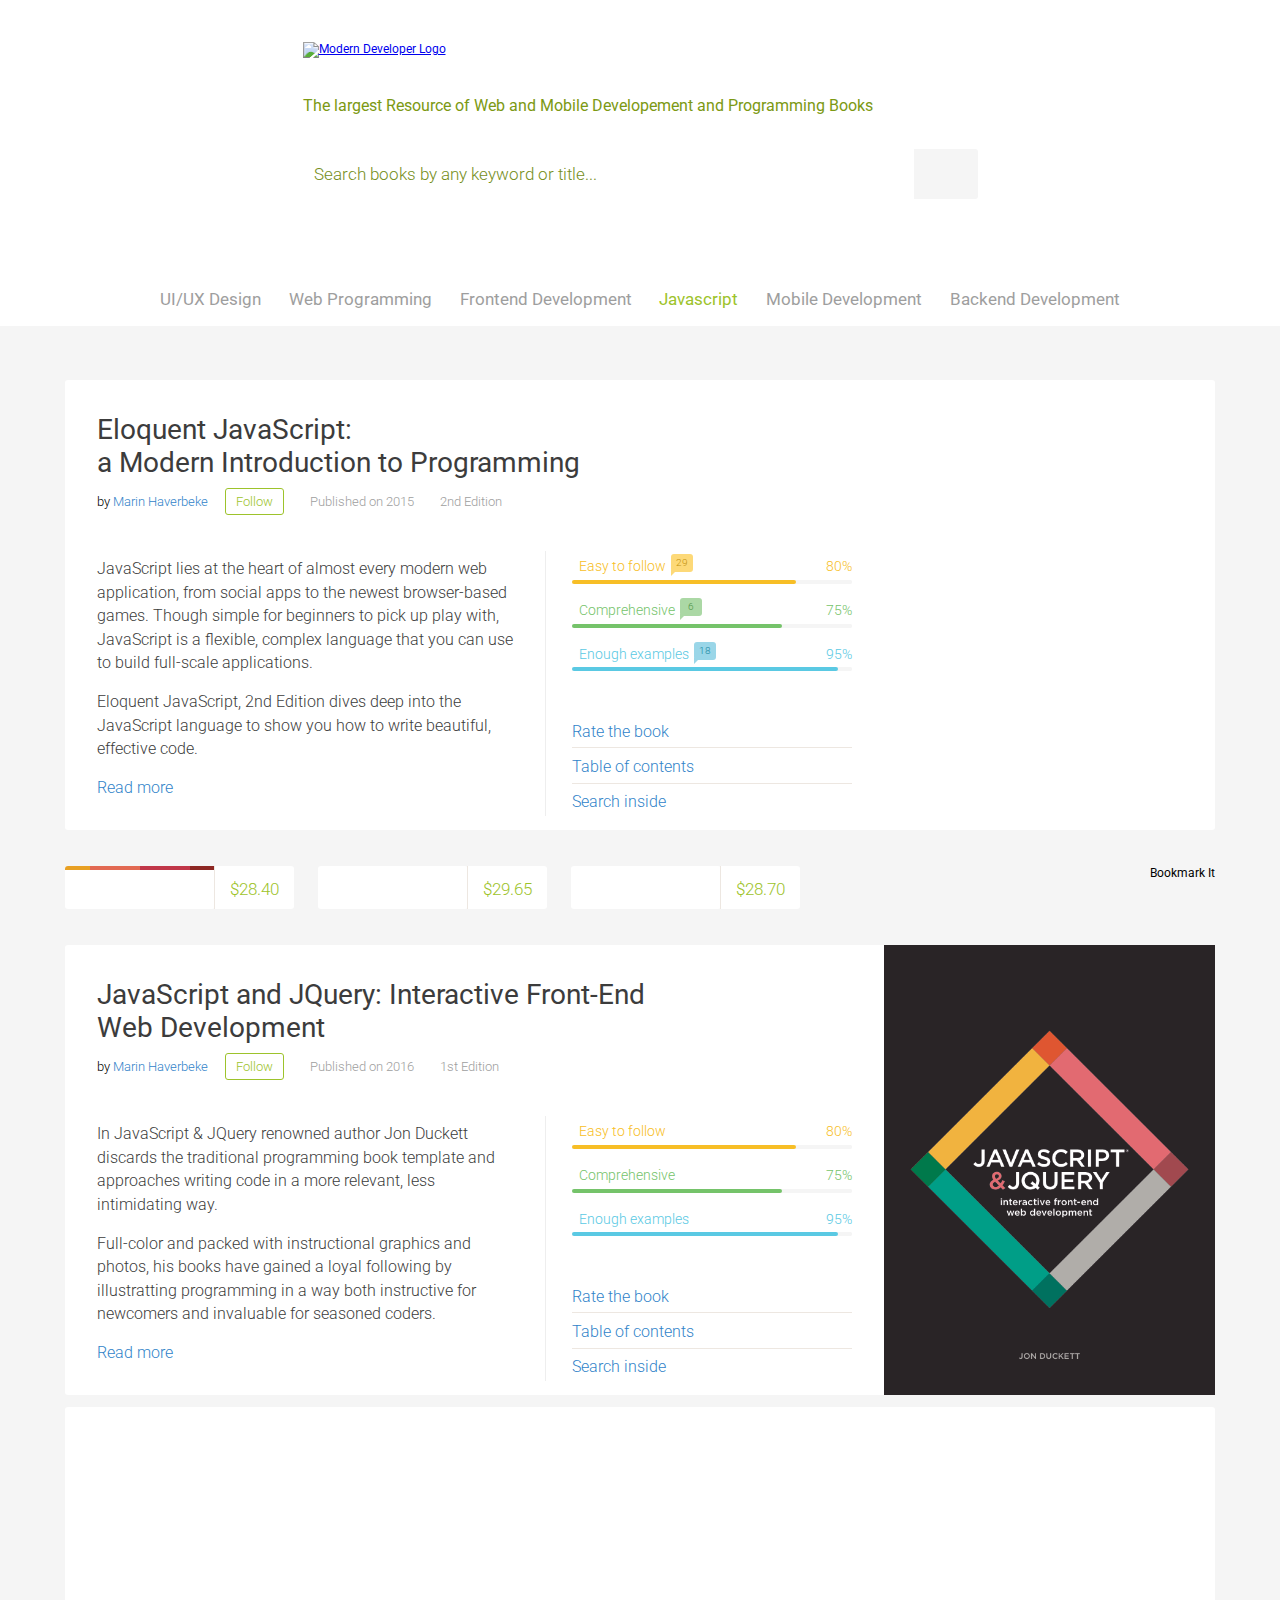
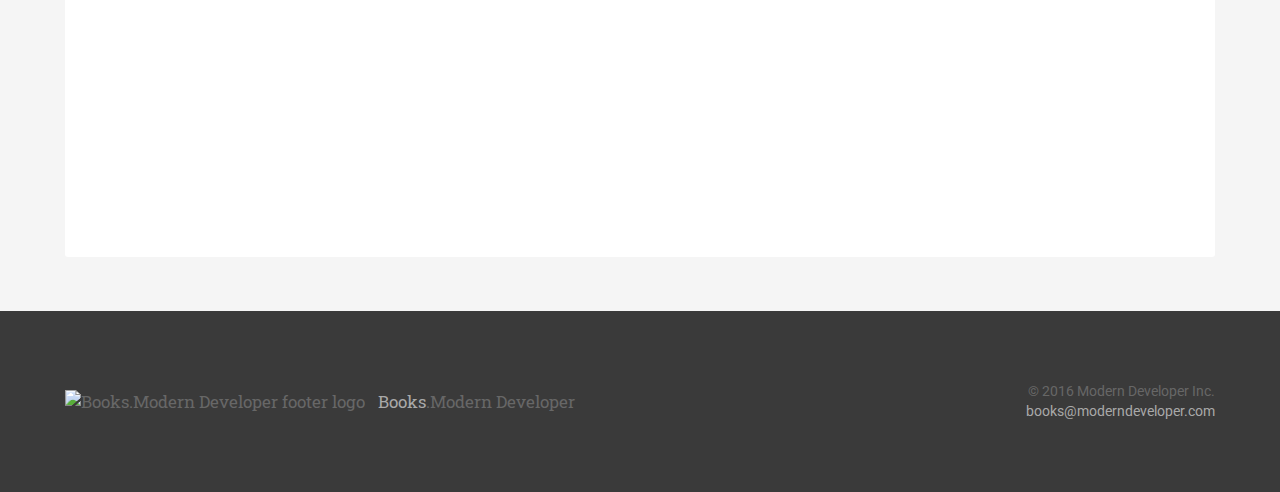
==== index.html @ 93c5d96a "Working on book section" ====
<!doctype html>
<html lang="en">
<head>
    <meta charset="UTF-8">
    <meta name="viewport"
          content="width=device-width, user-scalable=no, initial-scale=1.0, maximum-scale=1.0, minimum-scale=1.0">
    <meta http-equiv="X-UA-Compatible" content="ie=edge">
    <title>Books.Modern Developer</title>
    <link href='https://fonts.googleapis.com/css?family=Roboto:400,100,300,500,700,300italic|Roboto+Slab:400,300,700,100' rel='stylesheet' type='text/css'>
    <link href="https://maxcdn.bootstrapcdn.com/font-awesome/4.6.3/css/font-awesome.min.css" rel="stylesheet" integrity="sha384-T8Gy5hrqNKT+hzMclPo118YTQO6cYprQmhrYwIiQ/3axmI1hQomh7Ud2hPOy8SP1" crossorigin="anonymous">
    <link rel="stylesheet" href="main.css">

</head>
<body>


    <header>

        <div class="header-wrapper-content">
            <div class="header-text">
                <div>
                    <a class="header-logo" href="#"><img src="images/books.MD_logo_icon.png" alt="Modern Developer Logo"></a>
                </div>
                <div>
                    <h1 class="header-title"><b>Books. </b>Modern Developer</h1>
                    <h2 class="header-subtitle">The largest Resource of Web and Mobile Developement and Programming Books</h2>
                </div>
            </div>
            <div class="search-bar">
                <input type="search" id="search" placeholder="Search books by any keyword or title...">
                <button class="icon" ><i class="fa fa-search fa-2x"></i></button>
            </div>
        </div>
    </header>

    <div class="main-nav-wrapper-content">
        <nav class="main-nav">
            <a href="#" class=" item">UI/UX Design</a>
            <a href="#" class="item">Web Programming</a>
            <a href="#" class="item">Frontend Development</a>
            <a href="#" class="active item green">Javascript</a>
            <a href="#" class="item">Mobile Development</a>
            <a href="#" class="item">Backend Development</a>
        </nav>
    </div>

    <section class="ui container">
        <div class="main-content-wrapper">
            <div class="section-book-wrapper">
                <div class="book-wrapper">
                    <div class="book-text-wrapper">
                        <h3>Eloquent JavaScript: <br/>a Modern Introduction to Programming</h3>
                        <div class="book-under-the-title">
                            <div>
                                <span>by <a href="#">Marin Haverbeke</a></span>
                                <span class="green-contour button">Follow</span>
                            </div>
                            <div>
                                Published on 2015
                            </div>
                            <div>
                                2nd Edition
                            </div>
                        </div>
                        <div class="book-text-sections">
                            <div class="text-section-column-1">
                                <p>
                                    JavaScript lies at the heart of almost every modern web application, from social apps to the newest browser-based games. Though simple for beginners to pick up play with, JavaScript is a flexible, complex language that you can use to build full-scale applications.
                                </p>
                                <p>Eloquent JavaScript, 2nd Edition dives deep into the JavaScript language to show you how to write beautiful, effective code.</p>
                                <p><a href="#">Read more</a></p>
                            </div>
                            <div class="text-section-column-2">
                                <div class="book-progress-bars">
                                    <div class="easy-to-follow">
                                        <span class="progress-label">Easy to follow</span>
                                        <pan class="ratings-bubble">29</pan>
                                        <span class="span-align-right">80%</span>
                                        <progress max="100" value="80">
                                            <!-- Browsers that support HTML5 progress element will ignore the html inside `progress` element. Whereas older browsers will ignore the `progress` element and instead render the html inside it. -->
                                            <div class="progress-bar">
                                                <span style="width: 80%">80%</span>
                                            </div>
                                        </progress>
                                    </div>
                                    <div class="comprehensive">
                                        <span class="progress-label">Comprehensive</span>
                                        <span class="ratings-bubble">6</span>
                                        <span class="span-align-right">75%</span>
                                        <progress max="100" value="75">
                                            <!-- Browsers that support HTML5 progress element will ignore the html inside `progress` element. Whereas older browsers will ignore the `progress` element and instead render the html inside it. -->
                                            <div class="progress-bar">
                                                <span style="width: 75%">75%</span>
                                            </div>
                                        </progress>
                                    </div>
                                    <div class="enough-examples">
                                        <span class="progress-label">Enough examples</span>
                                        <span class="ratings-bubble">18</span>
                                        <span class="span-align-right">95%</span>
                                        <progress max="100" value="95">
                                            <!-- Browsers that support HTML5 progress element will ignore the html inside `progress` element. Whereas older browsers will ignore the `progress` element and instead render the html inside it. -->
                                            <div class="progress-bar">
                                                <span style="width: 95%">95%</span>
                                            </div>
                                        </progress>
                                    </div>
                                </div>

                                <div class="accordion-bonus">
                                    <div>Rate the book <span class="span-align-right"><i class="fa fa-angle-right"></i></span></div>
                                    <div>Table of contents <span class="span-align-right"><i class="fa fa-angle-right"></i></span></div>
                                    <div>Search inside <span class="span-align-right"><i class="fa fa-angle-right"></i></span></div>
                                </div>

                            </div>
                        </div>
                    </div>

                    <div class="img-book-bg book-1" style="background-image:url('images/book_1.png');">

                    </div>
                </div><!-- END .book-wrapper -->
                <div class="book-buttons-wrapper">
                    <div class="left-buttons">
                        <div class="logo-book">
                            <div class="logo-buy-book gumroad-logo"></div>
                            <div class="book-price">$28.40</div>
                        </div>
                        <div class="logo-book">
                            <div class="logo-buy-book"></div>
                            <div class="book-price">$29.65</div>
                        </div>
                        <div class="logo-book">
                            <div class="logo-buy-book"></div>
                            <div class="book-price">$28.70</div>
                        </div>
                    </div>
                    <div class="bookmark-button">
                        <i class="fa fa-file-text-o" aria-hidden="true"></i>
                        <div>Bookmark It</div>
                    </div>
                </div>
            </div><!-- END .section-book-wrapper -->


            <div class="section-book-wrapper">
                <div class="book-wrapper">
                    <div class="book-text-wrapper">
                        <h3>JavaScript and JQuery: Interactive Front-End <br/>Web Development</h3>
                        <div class="book-under-the-title">
                            <div>
                                <span>by <a href="#">Marin Haverbeke</a></span>
                                <span class="green-contour button">Follow</span>
                            </div>
                            <div>
                                Published on 2016
                            </div>
                            <div>
                                1st Edition
                            </div>
                        </div>
                        <div class="book-text-sections">
                            <div class="text-section-column-1">
                                <p>
                                    In JavaScript & JQuery renowned author Jon Duckett discards the traditional programming book template and approaches writing code in a more relevant, less intimidating way.
                                </p>
                                <p>Full-color and packed with instructional graphics and photos, his books have gained a loyal following by illustratting programming in a way both instructive for newcomers and invaluable for seasoned coders.</p>
                                <p><a href="#">Read more</a></p>
                            </div>
                            <div class="text-section-column-2">
                                <div class="book-progress-bars">
                                    <div class="easy-to-follow">
                                        <span class="progress-label">Easy to follow</span>
                                        <span class="span-align-right">80%</span>
                                        <progress max="100" value="80">
                                            <!-- Browsers that support HTML5 progress element will ignore the html inside `progress` element. Whereas older browsers will ignore the `progress` element and instead render the html inside it. -->
                                            <div class="progress-bar">
                                                <span style="width: 80%">80%</span>
                                            </div>
                                        </progress>
                                    </div>
                                    <div class="comprehensive">
                                        <span class="progress-label">Comprehensive</span>
                                        <span class="span-align-right">75%</span>
                                        <progress max="100" value="75">
                                            <!-- Browsers that support HTML5 progress element will ignore the html inside `progress` element. Whereas older browsers will ignore the `progress` element and instead render the html inside it. -->
                                            <div class="progress-bar">
                                                <span style="width: 75%">75%</span>
                                            </div>
                                        </progress>
                                    </div>
                                    <div class="enough-examples">
                                        <span class="progress-label">Enough examples</span>
                                        <span class="span-align-right">95%</span>
                                        <progress max="100" value="95">
                                            <!-- Browsers that support HTML5 progress element will ignore the html inside `progress` element. Whereas older browsers will ignore the `progress` element and instead render the html inside it. -->
                                            <div class="progress-bar">
                                                <span style="width: 95%">95%</span>
                                            </div>
                                        </progress>
                                    </div>
                                </div>

                                <div class="accordion-bonus">
                                    <div>Rate the book <span class="span-align-right"><i class="fa fa-angle-right"></i></span></div>
                                    <div>Table of contents <span class="span-align-right"><i class="fa fa-angle-right"></i></span></div>
                                    <div>Search inside <span class="span-align-right"><i class="fa fa-angle-right"></i></span></div>
                                </div>

                            </div>
                        </div>
                    </div>
                    <div class="img-book-bg book-2" style="background-image:url('images/book_2.png');">

                    </div>
                </div><!-- END .book-wrapper -->
            </div><!-- END .section-book-wrapper -->

            <div class="book-wrapper">

            </div>
        </div><!-- END .main-content-wrapper -->
    </section>

    <footer>
        <div class="footer-wrapper">
            <div class="footer left-content">
                <img src="images/books.MD_footer_logo_icon.png" alt="Books.Modern Developer footer logo">
                <p><b>Books</b>.Modern Developer</p>
            </div>
            <div class="footer right-content">
                <p class="copyright">&copy; 2016 Modern Developer Inc.</p>
                <a class="email" href="mailto:books@moderndeveloper.com">books@moderndeveloper.com</a>
            </div>
        </div>
    </footer>
</body>
</html>
---- main.css ----
/*Basic CSS Reset**/
* {
    margin: 0;
    padding: 0;
}


body {
    background-color: #fff;
    margin: 0 auto;
    font-size: 12px;
    font-family:"Roboto", "Helvetica", sans-serif;
}


.button {
    border: 1px solid #eee;
    padding: 5px 10px;
    border-radius: 3px;
}

.green-contour{
    border-color: #9dc32b;
    color: #9dc32b;
}

.span-align-right {
    float: right;
}

/*
Header looks good at 100% screen size but goes cadiwampus when screen is resized. This will be taken care of when
adjust for responsive design.
 */

/*HEADER*/
header {
    background-image: url('images/books_header_bg.jpg');
    height: 100%;
}

.header-wrapper-content {
    width: 675px;
    margin: 0 auto;
    padding: 3.5em 0;
}

/*Using Flexbox to stack header and subheader*/
.header-text {
    display: flex;
    flex-wrap: wrap;
    align-items: center;
}

.header-logo {
    padding-right: 1.5em;
}

.header-title {
    letter-spacing: 0.01rem;
    font-size: 2.2em;
    color: rgba(255,255,255,.8);
    font-weight: 200;
    font-family: "Roboto Slab", "Helvetica", sans-serif;
}

.header-title>b {
    font-weight:300;
    color: white;
}

.header-subtitle {
    color: #7c9913;
    font-family:"Roboto", "Helvetica", sans-serif;
    font-weight:400;
    font-size:1rem;
    margin-top: 3px;
}

/*SEARCH BAR*/
.search-bar {
    width: 100%;
    display: flex;
    align-items: center;
}

/*Input Box reset*/
input
{
    padding: 0;
    margin: 0;
    border: 0;
    border: none;
    color: #000;
}

input#search {
    -webkit-appearance: none;
    width: 100%;
    height: 50px;
    margin-top:2em;
    margin-bottom:2rem;
    background-color: rgba(255,255,255,0.5);
    font-weight: 300;
    font-family:Roboto, sans-serif;
    font-size:1.4em;
    padding-left:0.7em;
    border-bottom-left-radius: 3px;
    border-top-left-radius: 3px;
}

::-webkit-input-placeholder { /* WebKit, Blink, Edge */
    color:    #758e1a;
}
:-moz-placeholder { /* Mozilla Firefox 4 to 18 */
    color:    #758e1a;
    opacity:  1;
}
::-moz-placeholder { /* Mozilla Firefox 19+ */
    color:    #758e1a;
    opacity:  1;
}
:-ms-input-placeholder { /* Internet Explorer 10-11 */
    color:    #758e1a;
}

/*Still need to build out hover and click (interaction) css.*/


/*can't figure out how to align with search bar, any ideas Lena? */
button.icon {
    border: none;
    background:#f5f5f5;
    color: #B1CE4B;
    height:50px;
    width:70px;
    margin-top: 2px;
    border-bottom-right-radius: 3px;
    border-top-right-radius: 3px;
}

i[class*=fa-search]::before {
    background:transparent;
}

/*NAVIGATION*/

.main-nav-wrapper-content{
    width: 960px;
    margin: 0 auto;
}

.main-nav{
    display:flex;
    justify-content: space-between;
    font-weight: 400;
}

.main-nav a {
    text-decoration: none;
    display: block;
    font-family: Roboto, sans-serif;
    font-size:1.4em;
    color: #9e9e9e;
    padding: 1em 0;
    text-align: center;
}


a.active.item.green {
    color: #9dc32b;
}


/*Mock Container Section*/
.ui.container {
    width:100%;
    background-color: #f5f5f5;
}

.container a{
    text-decoration: none;
    color: #3183c9;
}

.container h3 {
    font-size: 2.3em;
    font-weight: 400;
    color: #3c3c3c;
    text-align: justify;
}

.main-content-wrapper{
    width: 1150px;
    margin: 0 auto;
    padding: 3.5em 0;
}

.book-wrapper img{
    width: 100%;
}

.book-wrapper{
    width: 100%;
    height: 450px;
    background-color: #fff;
    margin: 1em 0;
    display: flex;
    border-radius: 3px;
}

.book-text-wrapper {
    padding: 2.7em;
}

.book-under-the-title{
    font-weight: 300;
    display: -webkit-box;
    display: -ms-flexbox;
    display: flex;
    justify-content: flex-start;
    padding: 1.2em 0 1em 0;
    font-size: 1.1em;
}

.book-under-the-title > div {
    padding-right: 2em;
}

.book-under-the-title > div > span:nth-child(2){
    margin-left: 1em;
}

.book-under-the-title > div:not(:nth-child(1)){
    color: #9e9e9e;
}

.book-text-sections {
    padding: 1.8em 0;
    display: flex;
    font-size: 1.3em;
    color: #3c3c3c;
    line-height: 1.5em;
    font-weight: 300;

}

.book-text-sections div p {
    padding-bottom: 1em;
}

.book-text-sections .text-section-column-1 {
    width: 416px;
    height: 100%;
    padding-right: 2em;
    padding-top: 0.5em;
    border-right: 1px solid #eee;
}

.book-text-sections .text-section-column-2 {
    width: 280px;
    padding-left: 1.7em;
    padding-top: 0.5em;
}

.accordion-bonus {
    padding-top: 1.5em;
}

.accordion-bonus > div {
    padding-top: 0.5em;
    padding-bottom: 0.2em;
    border-bottom: 1px solid #ede7e1;
    color: #3183c9;
}

.accordion-bonus > div:last-child{
    border-bottom: none;
}




.img-book-bg {
    position: relative;
    float: left;
    height: 100%;
    background-position: 50% 50%;
    background-repeat:   no-repeat;
    background-size:     cover;
    width: 331px;
}


.book-buttons-wrapper {
    display:flex;
    justify-content: space-between;
    padding: 2em 0;
}

.left-buttons {
    display:flex;
    justify-content: flex-start;
}

.left-buttons > div {
    margin-right: 2em;
}

.logo-book > div{
    display: inline-block;
    vertical-align: middle;
}

.logo-buy-book, .book-price {
    box-sizing: border-box;
    height: 43px;
}

.logo-buy-book {
    width: 150px;
    background: url("images/Gumroad_Wordmark_Full.jpg") #fff no-repeat center;
    background-size: contain;
    border-radius: 3px;
}

.gumroad-logo::before{
    content: "";
    border-top-left-radius: 3px;
    background : linear-gradient(
            to right,
            #e8a023,
            #e8a023 25px,
            #e26952 25px,
            #e26952 75px,
            #c03648 75px,
            #c03648 125px,
            #8d2723 125px
    );
    height: 4px;
    display: block;
}

.book-price {
    background-color: #fff;
    margin-left: -4px;
    padding: 13px 15px;
    font-size: 1.4em;
    font-weight: 300;
    color: #9dc32b;
    border-top-right-radius: 3px;
    border-bottom-right-radius: 3px;
    border-left: 1px solid #ede7e1;
}

.book-progress-bars {
    line-height: 1.2em;
    font-size: 0.9em;
}

.book-progress-bars > div {
    margin-bottom: 10px;
}

.progress-label {
    padding-left: 7px;
    margin-right: 5px;
}

.ratings-bubble {
    position: absolute;
    text-align: center;
    padding: 4px 5px;
    width: 12px;
    font-size: 0.7em;
    bottom: 20px;
    line-height: 1em;
    border-radius: 3px;
}

.ratings-bubble:before {
    content: ' ';
    position: absolute;
    width: 0;
    height: 0;
    left: 0;
    top: 16px;
    border: 3px solid;
}

.easy-to-follow .ratings-bubble {
    background-color:#fdd978;
    color: #c3920f;
}

.easy-to-follow .ratings-bubble:before {
    border-color: #fdd978 transparent transparent #fdd978;
}

.easy-to-follow {
    color: #f7be26;
    position: relative;
}

.easy-to-follow progress::-webkit-progress-value  {
    /* Gradient background with Stripes */
    background-color: #f7be26;
}

.comprehensive .ratings-bubble {
    background-color:#abd8a5;
    color: #4f9546;
}

.comprehensive .ratings-bubble:before {
    border-color: #abd8a5 transparent transparent #abd8a5;
}

.comprehensive {
    color: #75c36a;
    position: relative;
}

.comprehensive progress::-webkit-progress-value  {
    /* Gradient background with Stripes */
    background-color: #75c36a;
}

.enough-examples .ratings-bubble {
    background-color: #9ad6e8;
    color: #1a8aa4;
}

.enough-examples .ratings-bubble:before {
    border-color: #9ad6e8 transparent transparent #9ad6e8;
}

.enough-examples {
    color: #5ac9e3;
    position: relative;
}

.enough-examples progress::-webkit-progress-value  {
    /* Gradient background with Stripes */
    background-color: #5ac9e3;
}


/* Progress bar */

progress[value] {
    /* Get rid of the default appearance */
    appearance: none;

    /* This unfortunately leaves a trail of border behind in Firefox and Opera. We can remove that by setting the border to none. */
    border: none;

    /* Add dimensions */
    width: 100%; height: 4px;

    /* Although firefox doesn't provide any additional pseudo class to style the progress element container, any style applied here works on the container. */
    background-color: whiteSmoke;
    border-radius: 3px;

    /* Of all IE, only IE10 supports progress element that too partially. It only allows to change the background-color of the progress value using the 'color' attribute. */
    color: royalblue;

    position: relative;
    margin: 0 0 0.5em;
}

progress[value]::-webkit-progress-bar {
    background-color: whiteSmoke;
    border-radius: 3px;
}

progress[value]::-webkit-progress-value {
    position: relative;

    background-size: 35px 20px, 100% 100%, 100% 100%;
    border-radius:3px;
}

progress[value]::-webkit-progress-value:after {
    /* Only webkit/blink browsers understand pseudo elements on pseudo classes. A rare phenomenon! */
    content: '';
    position: absolute;

    width:5px; height:5px;
    top:7px; right:7px;

    background-color: white;
    border-radius: 100%;
}


p[data-value] {

    position: relative;
}

/* The percentage will automatically fall in place as soon as we make the width fluid. Now making widths fluid. */

p[data-value]:after {
    content: attr(data-value) '%';
    position: absolute; right:0;
}


/*FOOTER*/

footer {
    background-color: #3a3a3a;
}

.footer-wrapper {
    display: flex;
    justify-content: space-between;
    align-items: center;
    width: 1150px;
    margin: 0 auto;
    padding: 6em 0;
}


.footer.left-content b {
    color: rgb(169, 169, 169);
    font-weight: 400;
}

.footer.left-content{
    font-family:"Roboto Slab", sans-serif;
    font-size: 1.4em;
    color: #676767;
    display: flex;
    align-items: center;
}

.footer.left-content p {
    padding-left: 0.8em;
}

.footer.right-content {
    font-size: 1.2em;
    color:#A9A9A9;
    font-family:Roboto,sans-serif;
    text-align: right;
}

footer .email {
    text-decoration: none;
    color: rgb(169, 169, 169);
}

p.copyright {
    color: #676767;
    padding-bottom: 3px;
}
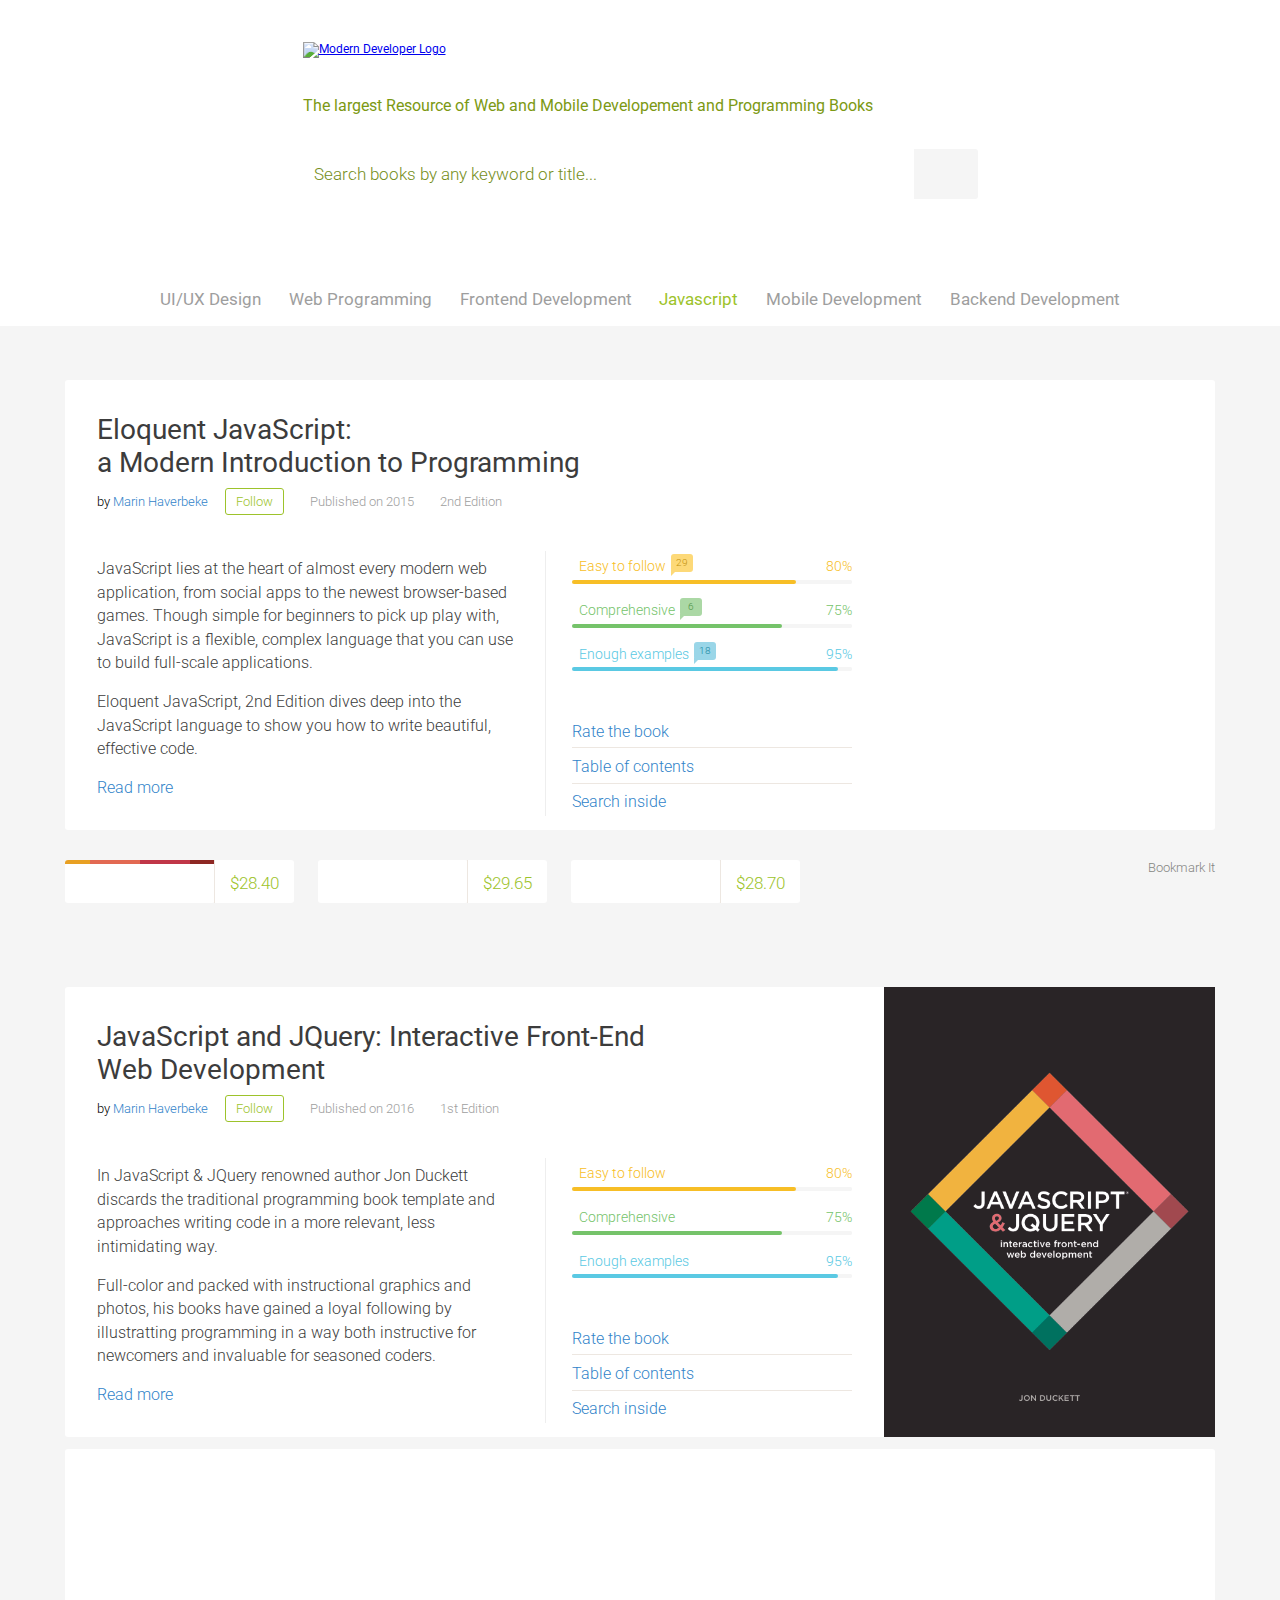
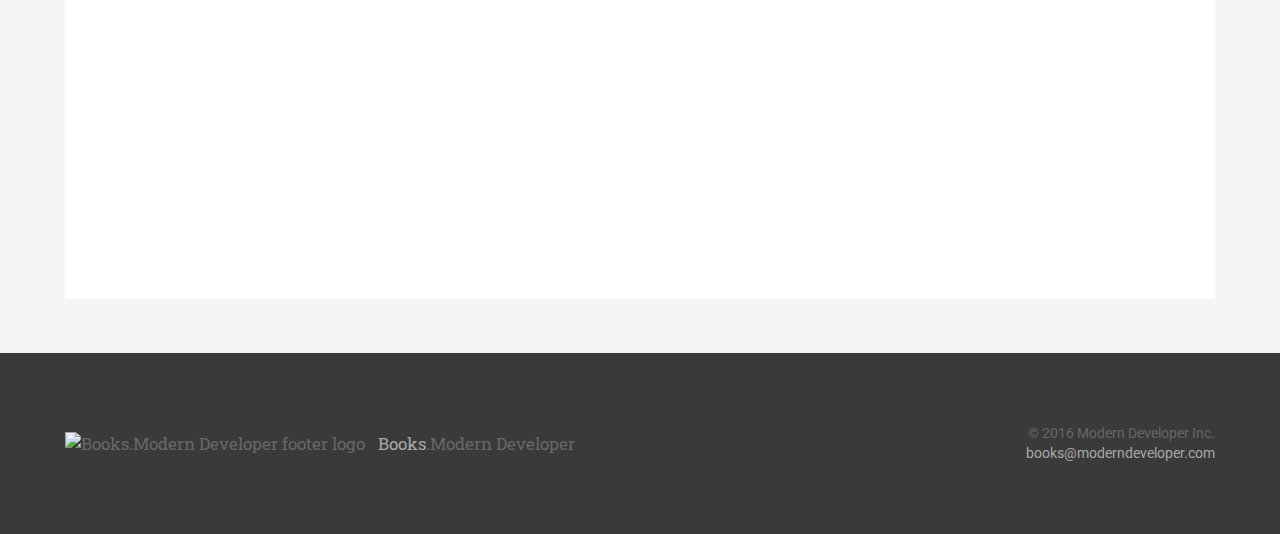
==== commit 25629c00: "Correcting display o iamges" ====
--- a/index.html
+++ b/index.html
@@ -137,7 +137,7 @@
                         </div>
                     </div>
                     <div class="bookmark-button">
-                        <i class="fa fa-file-text-o" aria-hidden="true"></i>
+                        <i class="fa fa-file-text fa-2x" aria-hidden="true"></i>
                         <div>Bookmark It</div>
                     </div>
                 </div>
--- a/main.css
+++ b/main.css
@@ -278,8 +278,16 @@
     border-bottom: none;
 }
 
-
-
+.bookmark-button {
+    text-align: center;
+    color: #858683;
+    font-size: 1.1em;
+    font-weight: 300;
+}
+
+.bookmark-button i {
+    margin-bottom: 5px;
+}
 
 .img-book-bg {
     position: relative;
@@ -291,11 +299,10 @@
     width: 331px;
 }
 
-
 .book-buttons-wrapper {
     display:flex;
     justify-content: space-between;
-    padding: 2em 0;
+    padding: 1.5em 0 6em;
 }
 
 .left-buttons {
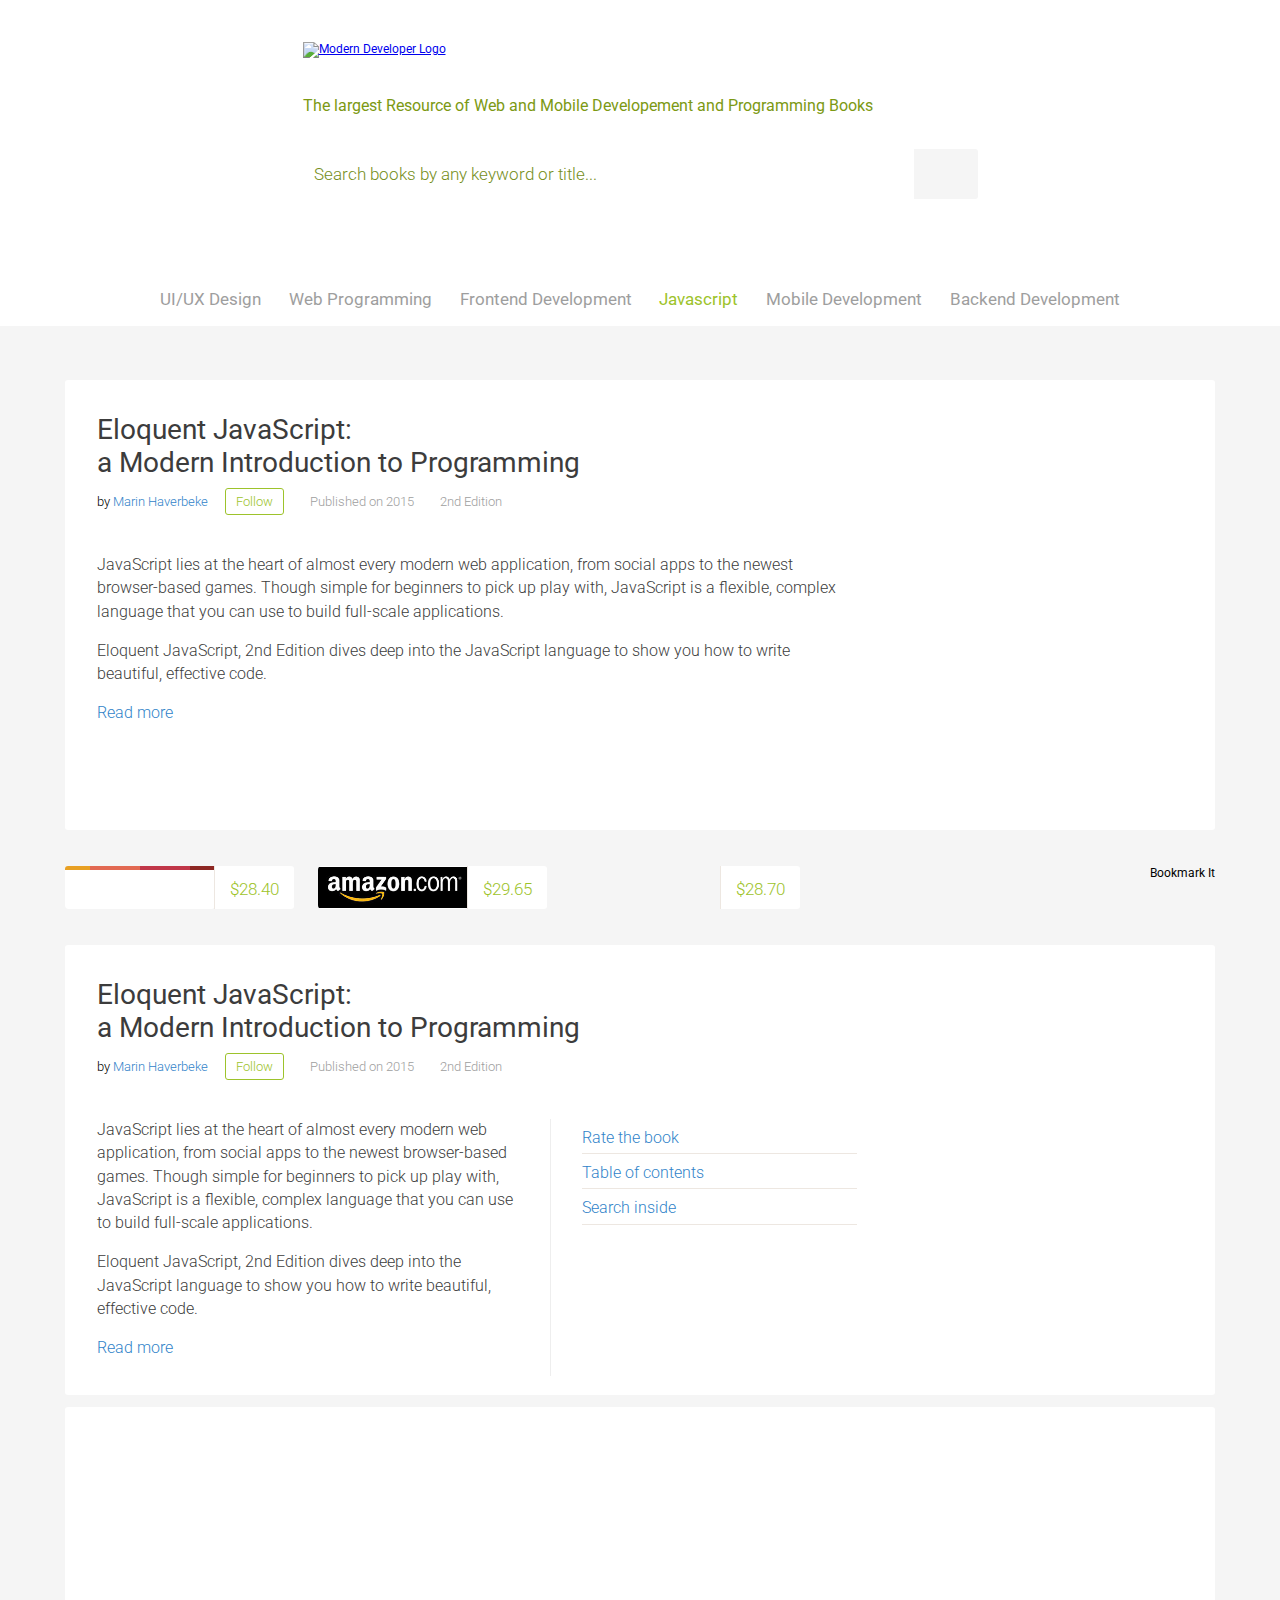
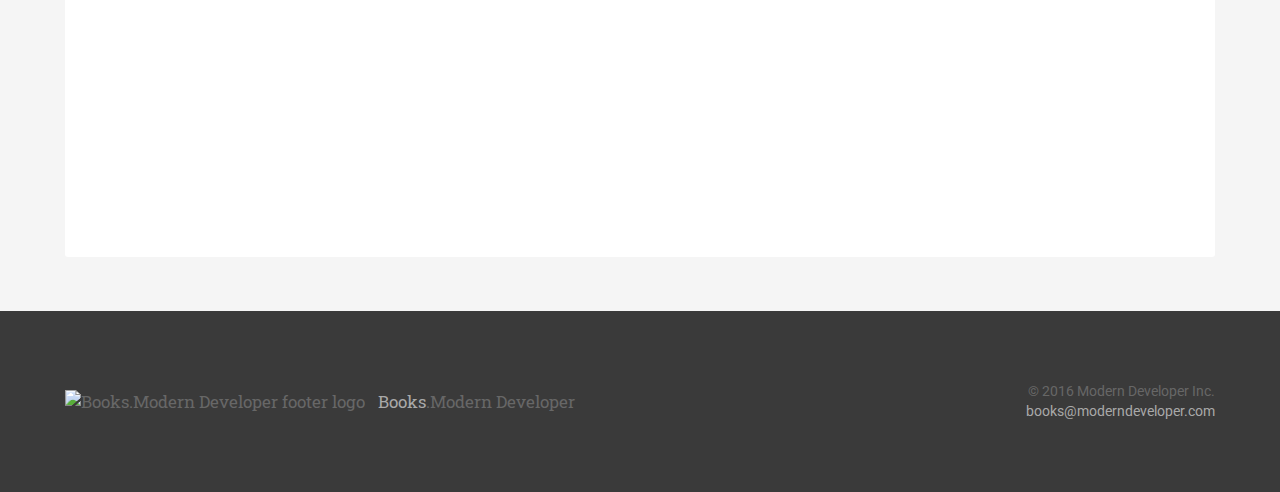
==== commit 6380de54: "Working on logos" ====
--- a/index.html
+++ b/index.html
@@ -63,6 +63,59 @@
                             </div>
                         </div>
                         <div class="book-text-sections">
+                            <div>
+                                <p>
+                                    JavaScript lies at the heart of almost every modern web application, from social apps to the newest browser-based games. Though simple for beginners to pick up play with, JavaScript is a flexible, complex language that you can use to build full-scale applications.
+                                </p>
+                                <p>Eloquent JavaScript, 2nd Edition dives deep into the JavaScript language to show you how to write beautiful, effective code.</p>
+                                <p><a href="#">Read more</a></p>
+                            </div>
+                            <div>
+
+                            </div>
+                        </div>
+                    </div>
+
+                    <div class="img-book-bg book-1"></div>
+                </div><!-- END .book-wrapper -->
+                <div class="book-buttons-wrapper">
+                    <div class="left-buttons">
+                        <div class="logo-book">
+                            <div class="logo-buy-book gumroad-logo"></div>
+                            <div class="book-price">$28.40</div>
+                        </div>
+                        <div class="logo-book">
+                            <div class="logo-buy-book amazon-logo"></div>
+                            <div class="book-price">$29.65</div>
+                        </div>
+                        <div class="logo-book">
+                            <div class="logo-buy-book"></div>
+                            <div class="book-price">$28.70</div>
+                        </div>
+                    </div>
+                    <div class="bookmark-button">
+                        Bookmark It
+                    </div>
+                </div>
+            </div><!-- END .section-book-wrapper -->
+
+            <div class="section-book-wrapper">
+                <div class="book-wrapper">
+                    <div class="book-text-wrapper">
+                        <h3>Eloquent JavaScript: <br/>a Modern Introduction to Programming</h3>
+                        <div class="book-under-the-title">
+                            <div>
+                                <span>by <a href="#">Marin Haverbeke</a></span>
+                                <span class="green-contour button">Follow</span>
+                            </div>
+                            <div>
+                                Published on 2015
+                            </div>
+                            <div>
+                                2nd Edition
+                            </div>
+                        </div>
+                        <div class="book-text-sections">
                             <div class="text-section-column-1">
                                 <p>
                                     JavaScript lies at the heart of almost every modern web application, from social apps to the newest browser-based games. Though simple for beginners to pick up play with, JavaScript is a flexible, complex language that you can use to build full-scale applications.
@@ -71,149 +124,13 @@
                                 <p><a href="#">Read more</a></p>
                             </div>
                             <div class="text-section-column-2">
-                                <div class="book-progress-bars">
-                                    <div class="easy-to-follow">
-                                        <span class="progress-label">Easy to follow</span>
-                                        <pan class="ratings-bubble">29</pan>
-                                        <span class="span-align-right">80%</span>
-                                        <progress max="100" value="80">
-                                            <!-- Browsers that support HTML5 progress element will ignore the html inside `progress` element. Whereas older browsers will ignore the `progress` element and instead render the html inside it. -->
-                                            <div class="progress-bar">
-                                                <span style="width: 80%">80%</span>
-                                            </div>
-                                        </progress>
-                                    </div>
-                                    <div class="comprehensive">
-                                        <span class="progress-label">Comprehensive</span>
-                                        <span class="ratings-bubble">6</span>
-                                        <span class="span-align-right">75%</span>
-                                        <progress max="100" value="75">
-                                            <!-- Browsers that support HTML5 progress element will ignore the html inside `progress` element. Whereas older browsers will ignore the `progress` element and instead render the html inside it. -->
-                                            <div class="progress-bar">
-                                                <span style="width: 75%">75%</span>
-                                            </div>
-                                        </progress>
-                                    </div>
-                                    <div class="enough-examples">
-                                        <span class="progress-label">Enough examples</span>
-                                        <span class="ratings-bubble">18</span>
-                                        <span class="span-align-right">95%</span>
-                                        <progress max="100" value="95">
-                                            <!-- Browsers that support HTML5 progress element will ignore the html inside `progress` element. Whereas older browsers will ignore the `progress` element and instead render the html inside it. -->
-                                            <div class="progress-bar">
-                                                <span style="width: 95%">95%</span>
-                                            </div>
-                                        </progress>
-                                    </div>
-                                </div>
-
-                                <div class="accordion-bonus">
-                                    <div>Rate the book <span class="span-align-right"><i class="fa fa-angle-right"></i></span></div>
-                                    <div>Table of contents <span class="span-align-right"><i class="fa fa-angle-right"></i></span></div>
-                                    <div>Search inside <span class="span-align-right"><i class="fa fa-angle-right"></i></span></div>
-                                </div>
-
+                                <div>Rate the book</div>
+                                <div>Table of contents</div>
+                                <div>Search inside</div>
                             </div>
                         </div>
                     </div>
-
-                    <div class="img-book-bg book-1" style="background-image:url('images/book_1.png');">
-
-                    </div>
-                </div><!-- END .book-wrapper -->
-                <div class="book-buttons-wrapper">
-                    <div class="left-buttons">
-                        <div class="logo-book">
-                            <div class="logo-buy-book gumroad-logo"></div>
-                            <div class="book-price">$28.40</div>
-                        </div>
-                        <div class="logo-book">
-                            <div class="logo-buy-book"></div>
-                            <div class="book-price">$29.65</div>
-                        </div>
-                        <div class="logo-book">
-                            <div class="logo-buy-book"></div>
-                            <div class="book-price">$28.70</div>
-                        </div>
-                    </div>
-                    <div class="bookmark-button">
-                        <i class="fa fa-file-text fa-2x" aria-hidden="true"></i>
-                        <div>Bookmark It</div>
-                    </div>
-                </div>
-            </div><!-- END .section-book-wrapper -->
-
-
-            <div class="section-book-wrapper">
-                <div class="book-wrapper">
-                    <div class="book-text-wrapper">
-                        <h3>JavaScript and JQuery: Interactive Front-End <br/>Web Development</h3>
-                        <div class="book-under-the-title">
-                            <div>
-                                <span>by <a href="#">Marin Haverbeke</a></span>
-                                <span class="green-contour button">Follow</span>
-                            </div>
-                            <div>
-                                Published on 2016
-                            </div>
-                            <div>
-                                1st Edition
-                            </div>
-                        </div>
-                        <div class="book-text-sections">
-                            <div class="text-section-column-1">
-                                <p>
-                                    In JavaScript & JQuery renowned author Jon Duckett discards the traditional programming book template and approaches writing code in a more relevant, less intimidating way.
-                                </p>
-                                <p>Full-color and packed with instructional graphics and photos, his books have gained a loyal following by illustratting programming in a way both instructive for newcomers and invaluable for seasoned coders.</p>
-                                <p><a href="#">Read more</a></p>
-                            </div>
-                            <div class="text-section-column-2">
-                                <div class="book-progress-bars">
-                                    <div class="easy-to-follow">
-                                        <span class="progress-label">Easy to follow</span>
-                                        <span class="span-align-right">80%</span>
-                                        <progress max="100" value="80">
-                                            <!-- Browsers that support HTML5 progress element will ignore the html inside `progress` element. Whereas older browsers will ignore the `progress` element and instead render the html inside it. -->
-                                            <div class="progress-bar">
-                                                <span style="width: 80%">80%</span>
-                                            </div>
-                                        </progress>
-                                    </div>
-                                    <div class="comprehensive">
-                                        <span class="progress-label">Comprehensive</span>
-                                        <span class="span-align-right">75%</span>
-                                        <progress max="100" value="75">
-                                            <!-- Browsers that support HTML5 progress element will ignore the html inside `progress` element. Whereas older browsers will ignore the `progress` element and instead render the html inside it. -->
-                                            <div class="progress-bar">
-                                                <span style="width: 75%">75%</span>
-                                            </div>
-                                        </progress>
-                                    </div>
-                                    <div class="enough-examples">
-                                        <span class="progress-label">Enough examples</span>
-                                        <span class="span-align-right">95%</span>
-                                        <progress max="100" value="95">
-                                            <!-- Browsers that support HTML5 progress element will ignore the html inside `progress` element. Whereas older browsers will ignore the `progress` element and instead render the html inside it. -->
-                                            <div class="progress-bar">
-                                                <span style="width: 95%">95%</span>
-                                            </div>
-                                        </progress>
-                                    </div>
-                                </div>
-
-                                <div class="accordion-bonus">
-                                    <div>Rate the book <span class="span-align-right"><i class="fa fa-angle-right"></i></span></div>
-                                    <div>Table of contents <span class="span-align-right"><i class="fa fa-angle-right"></i></span></div>
-                                    <div>Search inside <span class="span-align-right"><i class="fa fa-angle-right"></i></span></div>
-                                </div>
-
-                            </div>
-                        </div>
-                    </div>
-                    <div class="img-book-bg book-2" style="background-image:url('images/book_2.png');">
-
-                    </div>
+                    <div class="img-book-bg book-2"></div>
                 </div><!-- END .book-wrapper -->
             </div><!-- END .section-book-wrapper -->
 
--- a/main.css
+++ b/main.css
@@ -7,6 +7,7 @@
 
 body {
     background-color: #fff;
+    max-width:1598px;
     margin: 0 auto;
     font-size: 12px;
     font-family:"Roboto", "Helvetica", sans-serif;
@@ -22,10 +23,6 @@
 .green-contour{
     border-color: #9dc32b;
     color: #9dc32b;
-}
-
-.span-align-right {
-    float: right;
 }
 
 /*
@@ -236,7 +233,7 @@
 }
 
 .book-text-sections {
-    padding: 1.8em 0;
+    padding: 2em 0;
     display: flex;
     font-size: 1.3em;
     color: #3c3c3c;
@@ -250,59 +247,44 @@
 }
 
 .book-text-sections .text-section-column-1 {
-    width: 416px;
+    width: 55%;
     height: 100%;
     padding-right: 2em;
-    padding-top: 0.5em;
     border-right: 1px solid #eee;
 }
 
 .book-text-sections .text-section-column-2 {
-    width: 280px;
-    padding-left: 1.7em;
-    padding-top: 0.5em;
-}
-
-.accordion-bonus {
-    padding-top: 1.5em;
-}
-
-.accordion-bonus > div {
+    width: 36%;
+    padding-left: 2em;
+}
+
+.text-section-column-2 > div {
     padding-top: 0.5em;
     padding-bottom: 0.2em;
     border-bottom: 1px solid #ede7e1;
     color: #3183c9;
 }
 
-.accordion-bonus > div:last-child{
-    border-bottom: none;
-}
-
-.bookmark-button {
-    text-align: center;
-    color: #858683;
-    font-size: 1.1em;
-    font-weight: 300;
-}
-
-.bookmark-button i {
-    margin-bottom: 5px;
-}
-
 .img-book-bg {
-    position: relative;
-    float: left;
-    height: 100%;
-    background-position: 50% 50%;
-    background-repeat:   no-repeat;
-    background-size:     cover;
-    width: 331px;
+    width: 850px;
+
+}
+
+.img-book-bg.book-1{
+    background: url("images/book_1.png");
+    background-size: cover;
+    border-radius: 3px;
+}
+
+.img-book-bg.book-2 {
+    background: url("images/book_2.jpg");
+    background-size: cover;
 }
 
 .book-buttons-wrapper {
     display:flex;
     justify-content: space-between;
-    padding: 1.5em 0 6em;
+    padding: 2em 0;
 }
 
 .left-buttons {
@@ -324,11 +306,19 @@
     height: 43px;
 }
 
+.gumroad-logo {
+    background: url("images/Gumroad_Wordmark_Full.jpg") #fff no-repeat center;
+
+}
+
+.amazon-logo {
+    background: url("images/amazon_logo.jpg") #fff no-repeat center;
+}
+
 .logo-buy-book {
     width: 150px;
-    background: url("images/Gumroad_Wordmark_Full.jpg") #fff no-repeat center;
     background-size: contain;
-    border-radius: 3px;
+    border-radius: 4px;
 }
 
 .gumroad-logo::before{
@@ -360,160 +350,6 @@
     border-left: 1px solid #ede7e1;
 }
 
-.book-progress-bars {
-    line-height: 1.2em;
-    font-size: 0.9em;
-}
-
-.book-progress-bars > div {
-    margin-bottom: 10px;
-}
-
-.progress-label {
-    padding-left: 7px;
-    margin-right: 5px;
-}
-
-.ratings-bubble {
-    position: absolute;
-    text-align: center;
-    padding: 4px 5px;
-    width: 12px;
-    font-size: 0.7em;
-    bottom: 20px;
-    line-height: 1em;
-    border-radius: 3px;
-}
-
-.ratings-bubble:before {
-    content: ' ';
-    position: absolute;
-    width: 0;
-    height: 0;
-    left: 0;
-    top: 16px;
-    border: 3px solid;
-}
-
-.easy-to-follow .ratings-bubble {
-    background-color:#fdd978;
-    color: #c3920f;
-}
-
-.easy-to-follow .ratings-bubble:before {
-    border-color: #fdd978 transparent transparent #fdd978;
-}
-
-.easy-to-follow {
-    color: #f7be26;
-    position: relative;
-}
-
-.easy-to-follow progress::-webkit-progress-value  {
-    /* Gradient background with Stripes */
-    background-color: #f7be26;
-}
-
-.comprehensive .ratings-bubble {
-    background-color:#abd8a5;
-    color: #4f9546;
-}
-
-.comprehensive .ratings-bubble:before {
-    border-color: #abd8a5 transparent transparent #abd8a5;
-}
-
-.comprehensive {
-    color: #75c36a;
-    position: relative;
-}
-
-.comprehensive progress::-webkit-progress-value  {
-    /* Gradient background with Stripes */
-    background-color: #75c36a;
-}
-
-.enough-examples .ratings-bubble {
-    background-color: #9ad6e8;
-    color: #1a8aa4;
-}
-
-.enough-examples .ratings-bubble:before {
-    border-color: #9ad6e8 transparent transparent #9ad6e8;
-}
-
-.enough-examples {
-    color: #5ac9e3;
-    position: relative;
-}
-
-.enough-examples progress::-webkit-progress-value  {
-    /* Gradient background with Stripes */
-    background-color: #5ac9e3;
-}
-
-
-/* Progress bar */
-
-progress[value] {
-    /* Get rid of the default appearance */
-    appearance: none;
-
-    /* This unfortunately leaves a trail of border behind in Firefox and Opera. We can remove that by setting the border to none. */
-    border: none;
-
-    /* Add dimensions */
-    width: 100%; height: 4px;
-
-    /* Although firefox doesn't provide any additional pseudo class to style the progress element container, any style applied here works on the container. */
-    background-color: whiteSmoke;
-    border-radius: 3px;
-
-    /* Of all IE, only IE10 supports progress element that too partially. It only allows to change the background-color of the progress value using the 'color' attribute. */
-    color: royalblue;
-
-    position: relative;
-    margin: 0 0 0.5em;
-}
-
-progress[value]::-webkit-progress-bar {
-    background-color: whiteSmoke;
-    border-radius: 3px;
-}
-
-progress[value]::-webkit-progress-value {
-    position: relative;
-
-    background-size: 35px 20px, 100% 100%, 100% 100%;
-    border-radius:3px;
-}
-
-progress[value]::-webkit-progress-value:after {
-    /* Only webkit/blink browsers understand pseudo elements on pseudo classes. A rare phenomenon! */
-    content: '';
-    position: absolute;
-
-    width:5px; height:5px;
-    top:7px; right:7px;
-
-    background-color: white;
-    border-radius: 100%;
-}
-
-
-p[data-value] {
-
-    position: relative;
-}
-
-/* The percentage will automatically fall in place as soon as we make the width fluid. Now making widths fluid. */
-
-p[data-value]:after {
-    content: attr(data-value) '%';
-    position: absolute; right:0;
-}
-
-
 /*FOOTER*/
 
 footer {
@@ -563,5 +399,3 @@
     color: #676767;
     padding-bottom: 3px;
 }
-
-
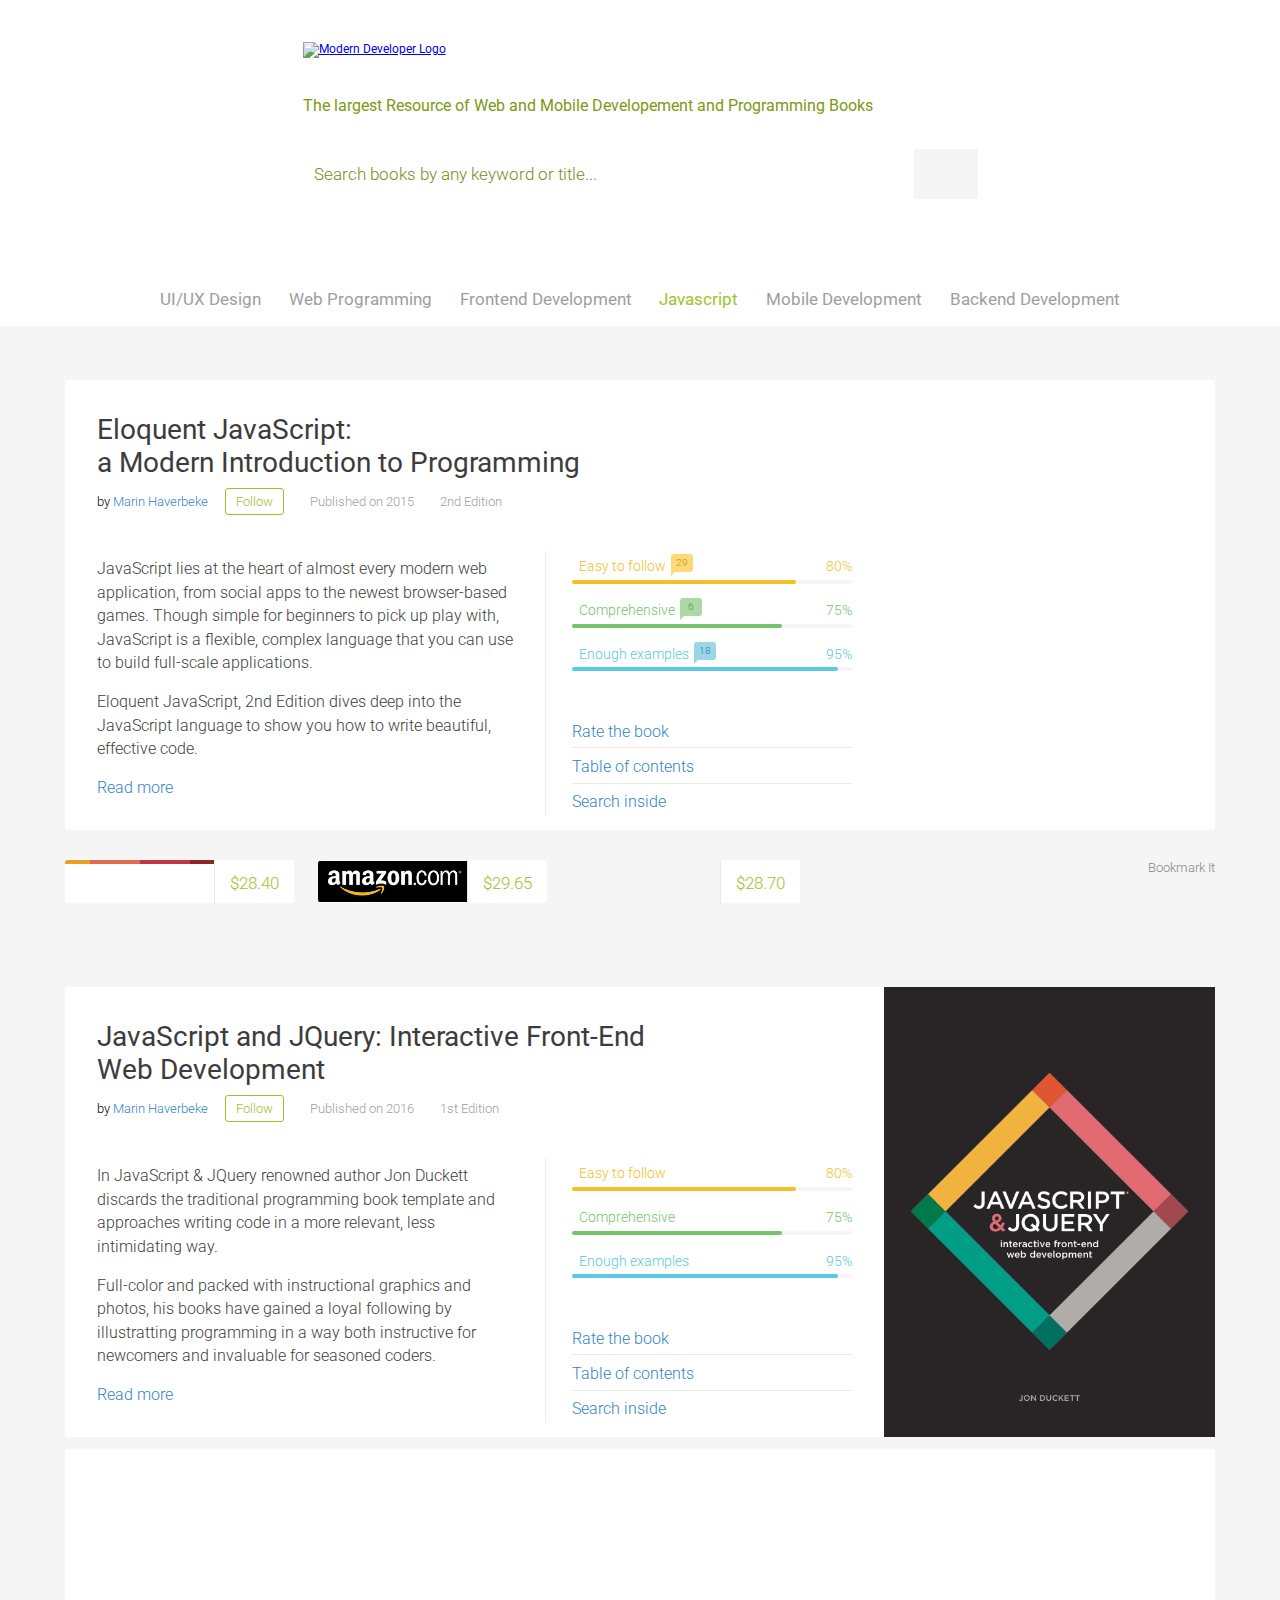
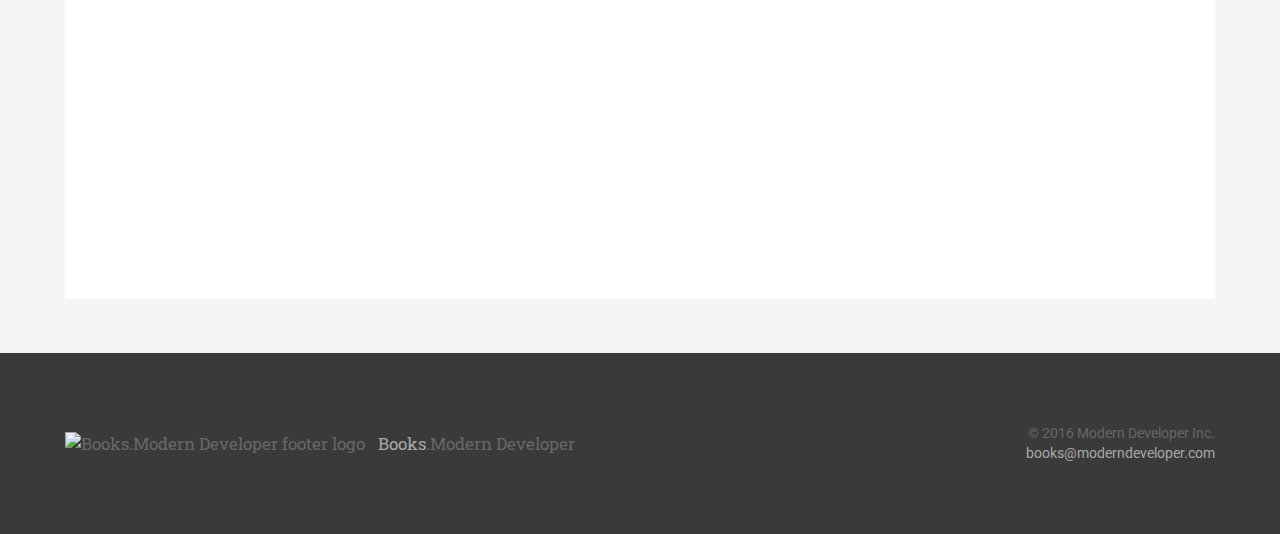
==== commit fbbe0c55: "Merge branch 'master' of https://github.com/lenafaure/LMD-TeamProject1" ====
--- a/index.html
+++ b/index.html
@@ -63,20 +63,63 @@
                             </div>
                         </div>
                         <div class="book-text-sections">
-                            <div>
+                            <div class="text-section-column-1">
                                 <p>
                                     JavaScript lies at the heart of almost every modern web application, from social apps to the newest browser-based games. Though simple for beginners to pick up play with, JavaScript is a flexible, complex language that you can use to build full-scale applications.
                                 </p>
                                 <p>Eloquent JavaScript, 2nd Edition dives deep into the JavaScript language to show you how to write beautiful, effective code.</p>
                                 <p><a href="#">Read more</a></p>
                             </div>
-                            <div>
-
-                            </div>
-                        </div>
-                    </div>
-
-                    <div class="img-book-bg book-1"></div>
+                            <div class="text-section-column-2">
+                                <div class="book-progress-bars">
+                                    <div class="easy-to-follow">
+                                        <span class="progress-label">Easy to follow</span>
+                                        <pan class="ratings-bubble">29</pan>
+                                        <span class="span-align-right">80%</span>
+                                        <progress max="100" value="80">
+                                            <!-- Browsers that support HTML5 progress element will ignore the html inside `progress` element. Whereas older browsers will ignore the `progress` element and instead render the html inside it. -->
+                                            <div class="progress-bar">
+                                                <span style="width: 80%">80%</span>
+                                            </div>
+                                        </progress>
+                                    </div>
+                                    <div class="comprehensive">
+                                        <span class="progress-label">Comprehensive</span>
+                                        <span class="ratings-bubble">6</span>
+                                        <span class="span-align-right">75%</span>
+                                        <progress max="100" value="75">
+                                            <!-- Browsers that support HTML5 progress element will ignore the html inside `progress` element. Whereas older browsers will ignore the `progress` element and instead render the html inside it. -->
+                                            <div class="progress-bar">
+                                                <span style="width: 75%">75%</span>
+                                            </div>
+                                        </progress>
+                                    </div>
+                                    <div class="enough-examples">
+                                        <span class="progress-label">Enough examples</span>
+                                        <span class="ratings-bubble">18</span>
+                                        <span class="span-align-right">95%</span>
+                                        <progress max="100" value="95">
+                                            <!-- Browsers that support HTML5 progress element will ignore the html inside `progress` element. Whereas older browsers will ignore the `progress` element and instead render the html inside it. -->
+                                            <div class="progress-bar">
+                                                <span style="width: 95%">95%</span>
+                                            </div>
+                                        </progress>
+                                    </div>
+                                </div>
+
+                                <div class="accordion-bonus">
+                                    <div>Rate the book <span class="span-align-right"><i class="fa fa-angle-right"></i></span></div>
+                                    <div>Table of contents <span class="span-align-right"><i class="fa fa-angle-right"></i></span></div>
+                                    <div>Search inside <span class="span-align-right"><i class="fa fa-angle-right"></i></span></div>
+                                </div>
+
+                            </div>
+                        </div>
+                    </div>
+
+                    <div class="img-book-bg book-1" style="background-image:url('images/book_1.png');">
+
+                    </div>
                 </div><!-- END .book-wrapper -->
                 <div class="book-buttons-wrapper">
                     <div class="left-buttons">
@@ -94,43 +137,83 @@
                         </div>
                     </div>
                     <div class="bookmark-button">
-                        Bookmark It
+                        <i class="fa fa-file-text fa-2x" aria-hidden="true"></i>
+                        <div>Bookmark It</div>
                     </div>
                 </div>
             </div><!-- END .section-book-wrapper -->
+
 
             <div class="section-book-wrapper">
                 <div class="book-wrapper">
                     <div class="book-text-wrapper">
-                        <h3>Eloquent JavaScript: <br/>a Modern Introduction to Programming</h3>
+                        <h3>JavaScript and JQuery: Interactive Front-End <br/>Web Development</h3>
                         <div class="book-under-the-title">
                             <div>
                                 <span>by <a href="#">Marin Haverbeke</a></span>
                                 <span class="green-contour button">Follow</span>
                             </div>
                             <div>
-                                Published on 2015
-                            </div>
-                            <div>
-                                2nd Edition
+                                Published on 2016
+                            </div>
+                            <div>
+                                1st Edition
                             </div>
                         </div>
                         <div class="book-text-sections">
                             <div class="text-section-column-1">
                                 <p>
-                                    JavaScript lies at the heart of almost every modern web application, from social apps to the newest browser-based games. Though simple for beginners to pick up play with, JavaScript is a flexible, complex language that you can use to build full-scale applications.
+                                    In JavaScript & JQuery renowned author Jon Duckett discards the traditional programming book template and approaches writing code in a more relevant, less intimidating way.
                                 </p>
-                                <p>Eloquent JavaScript, 2nd Edition dives deep into the JavaScript language to show you how to write beautiful, effective code.</p>
+                                <p>Full-color and packed with instructional graphics and photos, his books have gained a loyal following by illustratting programming in a way both instructive for newcomers and invaluable for seasoned coders.</p>
                                 <p><a href="#">Read more</a></p>
                             </div>
                             <div class="text-section-column-2">
-                                <div>Rate the book</div>
-                                <div>Table of contents</div>
-                                <div>Search inside</div>
-                            </div>
-                        </div>
-                    </div>
-                    <div class="img-book-bg book-2"></div>
+                                <div class="book-progress-bars">
+                                    <div class="easy-to-follow">
+                                        <span class="progress-label">Easy to follow</span>
+                                        <span class="span-align-right">80%</span>
+                                        <progress max="100" value="80">
+                                            <!-- Browsers that support HTML5 progress element will ignore the html inside `progress` element. Whereas older browsers will ignore the `progress` element and instead render the html inside it. -->
+                                            <div class="progress-bar">
+                                                <span style="width: 80%">80%</span>
+                                            </div>
+                                        </progress>
+                                    </div>
+                                    <div class="comprehensive">
+                                        <span class="progress-label">Comprehensive</span>
+                                        <span class="span-align-right">75%</span>
+                                        <progress max="100" value="75">
+                                            <!-- Browsers that support HTML5 progress element will ignore the html inside `progress` element. Whereas older browsers will ignore the `progress` element and instead render the html inside it. -->
+                                            <div class="progress-bar">
+                                                <span style="width: 75%">75%</span>
+                                            </div>
+                                        </progress>
+                                    </div>
+                                    <div class="enough-examples">
+                                        <span class="progress-label">Enough examples</span>
+                                        <span class="span-align-right">95%</span>
+                                        <progress max="100" value="95">
+                                            <!-- Browsers that support HTML5 progress element will ignore the html inside `progress` element. Whereas older browsers will ignore the `progress` element and instead render the html inside it. -->
+                                            <div class="progress-bar">
+                                                <span style="width: 95%">95%</span>
+                                            </div>
+                                        </progress>
+                                    </div>
+                                </div>
+
+                                <div class="accordion-bonus">
+                                    <div>Rate the book <span class="span-align-right"><i class="fa fa-angle-right"></i></span></div>
+                                    <div>Table of contents <span class="span-align-right"><i class="fa fa-angle-right"></i></span></div>
+                                    <div>Search inside <span class="span-align-right"><i class="fa fa-angle-right"></i></span></div>
+                                </div>
+
+                            </div>
+                        </div>
+                    </div>
+                    <div class="img-book-bg book-2" style="background-image:url('images/book_2.png');">
+
+                    </div>
                 </div><!-- END .book-wrapper -->
             </div><!-- END .section-book-wrapper -->
 
--- a/main.css
+++ b/main.css
@@ -7,7 +7,6 @@
 
 body {
     background-color: #fff;
-    max-width:1598px;
     margin: 0 auto;
     font-size: 12px;
     font-family:"Roboto", "Helvetica", sans-serif;
@@ -23,6 +22,10 @@
 .green-contour{
     border-color: #9dc32b;
     color: #9dc32b;
+}
+
+.span-align-right {
+    float: right;
 }
 
 /*
@@ -233,7 +236,7 @@
 }
 
 .book-text-sections {
-    padding: 2em 0;
+    padding: 1.8em 0;
     display: flex;
     font-size: 1.3em;
     color: #3c3c3c;
@@ -247,44 +250,59 @@
 }
 
 .book-text-sections .text-section-column-1 {
-    width: 55%;
+    width: 416px;
     height: 100%;
     padding-right: 2em;
+    padding-top: 0.5em;
     border-right: 1px solid #eee;
 }
 
 .book-text-sections .text-section-column-2 {
-    width: 36%;
-    padding-left: 2em;
-}
-
-.text-section-column-2 > div {
+    width: 280px;
+    padding-left: 1.7em;
+    padding-top: 0.5em;
+}
+
+.accordion-bonus {
+    padding-top: 1.5em;
+}
+
+.accordion-bonus > div {
     padding-top: 0.5em;
     padding-bottom: 0.2em;
     border-bottom: 1px solid #ede7e1;
     color: #3183c9;
 }
 
+.accordion-bonus > div:last-child{
+    border-bottom: none;
+}
+
+.bookmark-button {
+    text-align: center;
+    color: #858683;
+    font-size: 1.1em;
+    font-weight: 300;
+}
+
+.bookmark-button i {
+    margin-bottom: 5px;
+}
+
 .img-book-bg {
-    width: 850px;
-
-}
-
-.img-book-bg.book-1{
-    background: url("images/book_1.png");
-    background-size: cover;
-    border-radius: 3px;
-}
-
-.img-book-bg.book-2 {
-    background: url("images/book_2.jpg");
-    background-size: cover;
+    position: relative;
+    float: left;
+    height: 100%;
+    background-position: 50% 50%;
+    background-repeat:   no-repeat;
+    background-size:     cover;
+    width: 331px;
 }
 
 .book-buttons-wrapper {
     display:flex;
     justify-content: space-between;
-    padding: 2em 0;
+    padding: 1.5em 0 6em;
 }
 
 .left-buttons {
@@ -350,6 +368,160 @@
     border-left: 1px solid #ede7e1;
 }
 
+.book-progress-bars {
+    line-height: 1.2em;
+    font-size: 0.9em;
+}
+
+.book-progress-bars > div {
+    margin-bottom: 10px;
+}
+
+.progress-label {
+    padding-left: 7px;
+    margin-right: 5px;
+}
+
+.ratings-bubble {
+    position: absolute;
+    text-align: center;
+    padding: 4px 5px;
+    width: 12px;
+    font-size: 0.7em;
+    bottom: 20px;
+    line-height: 1em;
+    border-radius: 3px;
+}
+
+.ratings-bubble:before {
+    content: ' ';
+    position: absolute;
+    width: 0;
+    height: 0;
+    left: 0;
+    top: 16px;
+    border: 3px solid;
+}
+
+.easy-to-follow .ratings-bubble {
+    background-color:#fdd978;
+    color: #c3920f;
+}
+
+.easy-to-follow .ratings-bubble:before {
+    border-color: #fdd978 transparent transparent #fdd978;
+}
+
+.easy-to-follow {
+    color: #f7be26;
+    position: relative;
+}
+
+.easy-to-follow progress::-webkit-progress-value  {
+    /* Gradient background with Stripes */
+    background-color: #f7be26;
+}
+
+.comprehensive .ratings-bubble {
+    background-color:#abd8a5;
+    color: #4f9546;
+}
+
+.comprehensive .ratings-bubble:before {
+    border-color: #abd8a5 transparent transparent #abd8a5;
+}
+
+.comprehensive {
+    color: #75c36a;
+    position: relative;
+}
+
+.comprehensive progress::-webkit-progress-value  {
+    /* Gradient background with Stripes */
+    background-color: #75c36a;
+}
+
+.enough-examples .ratings-bubble {
+    background-color: #9ad6e8;
+    color: #1a8aa4;
+}
+
+.enough-examples .ratings-bubble:before {
+    border-color: #9ad6e8 transparent transparent #9ad6e8;
+}
+
+.enough-examples {
+    color: #5ac9e3;
+    position: relative;
+}
+
+.enough-examples progress::-webkit-progress-value  {
+    /* Gradient background with Stripes */
+    background-color: #5ac9e3;
+}
+
+
+/* Progress bar */
+
+progress[value] {
+    /* Get rid of the default appearance */
+    appearance: none;
+
+    /* This unfortunately leaves a trail of border behind in Firefox and Opera. We can remove that by setting the border to none. */
+    border: none;
+
+    /* Add dimensions */
+    width: 100%; height: 4px;
+
+    /* Although firefox doesn't provide any additional pseudo class to style the progress element container, any style applied here works on the container. */
+    background-color: whiteSmoke;
+    border-radius: 3px;
+
+    /* Of all IE, only IE10 supports progress element that too partially. It only allows to change the background-color of the progress value using the 'color' attribute. */
+    color: royalblue;
+
+    position: relative;
+    margin: 0 0 0.5em;
+}
+
+progress[value]::-webkit-progress-bar {
+    background-color: whiteSmoke;
+    border-radius: 3px;
+}
+
+progress[value]::-webkit-progress-value {
+    position: relative;
+
+    background-size: 35px 20px, 100% 100%, 100% 100%;
+    border-radius:3px;
+}
+
+progress[value]::-webkit-progress-value:after {
+    /* Only webkit/blink browsers understand pseudo elements on pseudo classes. A rare phenomenon! */
+    content: '';
+    position: absolute;
+
+    width:5px; height:5px;
+    top:7px; right:7px;
+
+    background-color: white;
+    border-radius: 100%;
+}
+
+
+p[data-value] {
+
+    position: relative;
+}
+
+/* The percentage will automatically fall in place as soon as we make the width fluid. Now making widths fluid. */
+
+p[data-value]:after {
+    content: attr(data-value) '%';
+    position: absolute; right:0;
+}
+
+
 /*FOOTER*/
 
 footer {
@@ -399,3 +571,5 @@
     color: #676767;
     padding-bottom: 3px;
 }
+
+
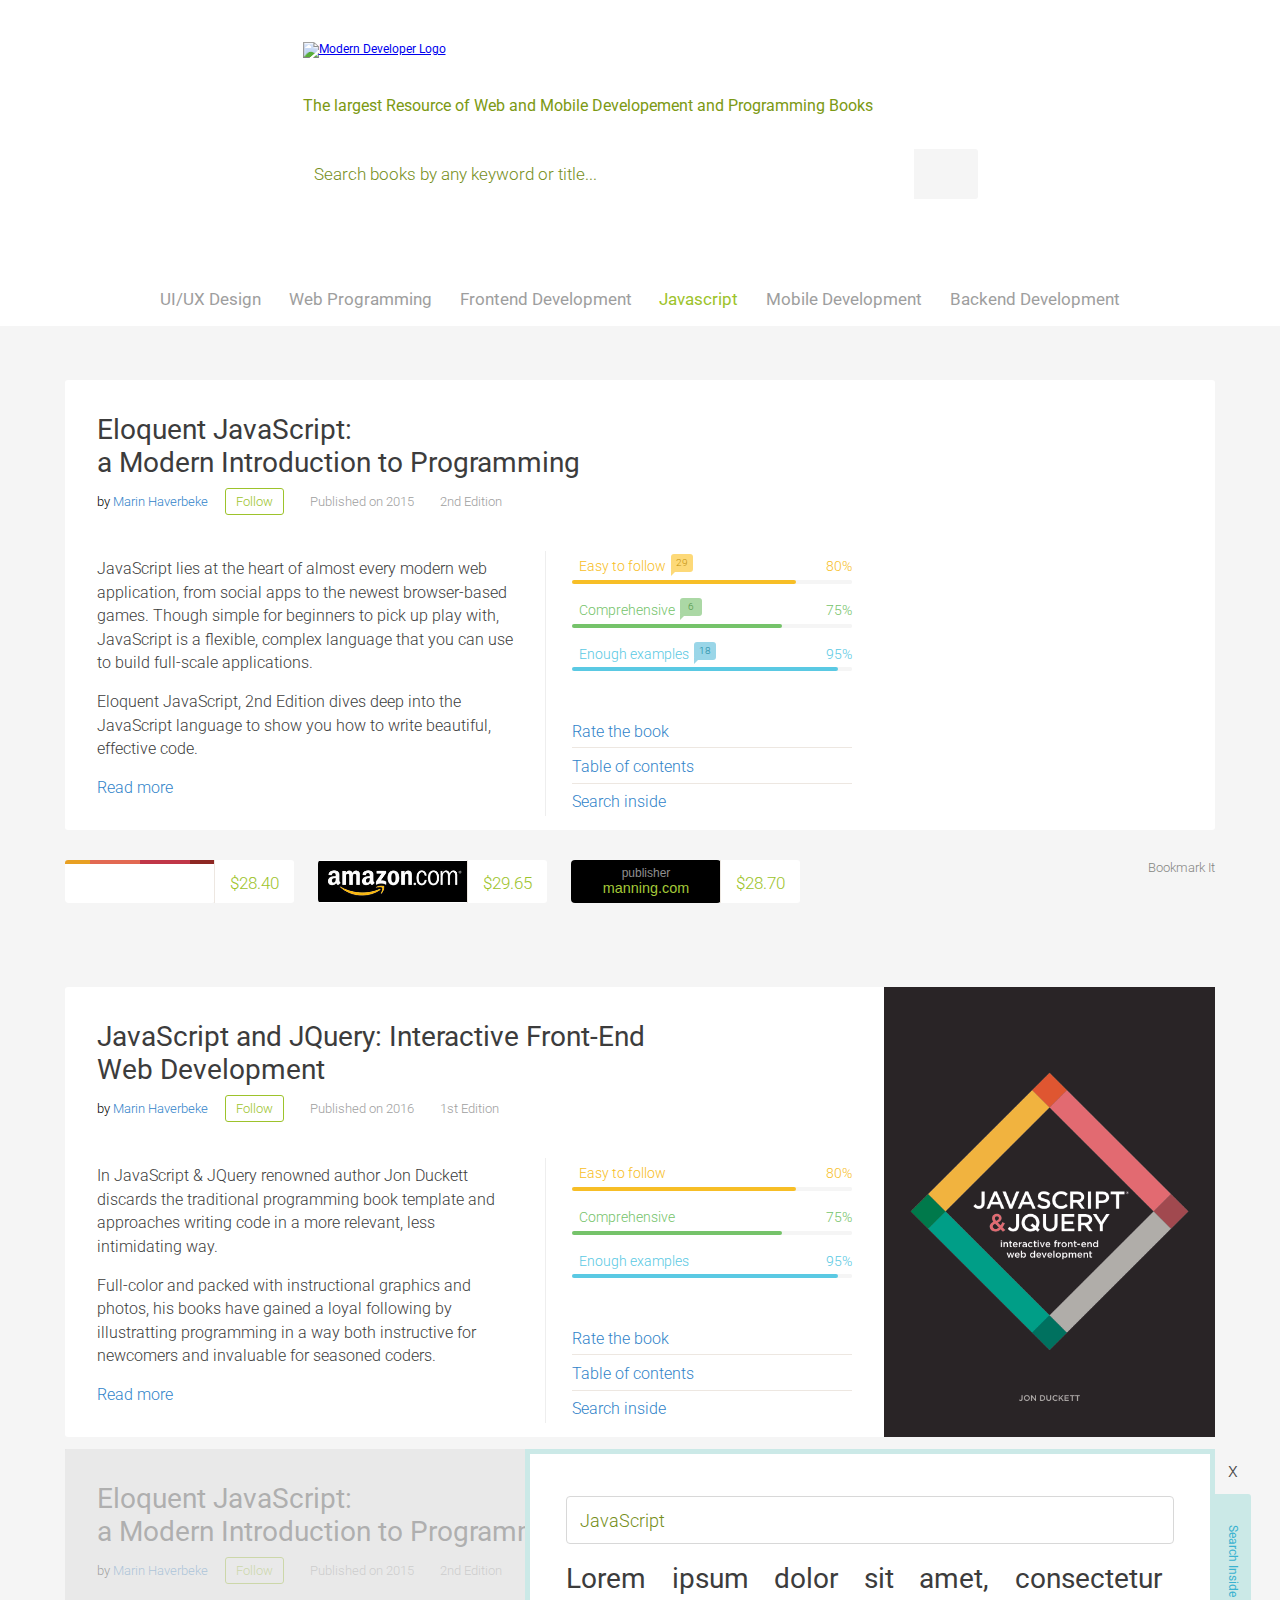
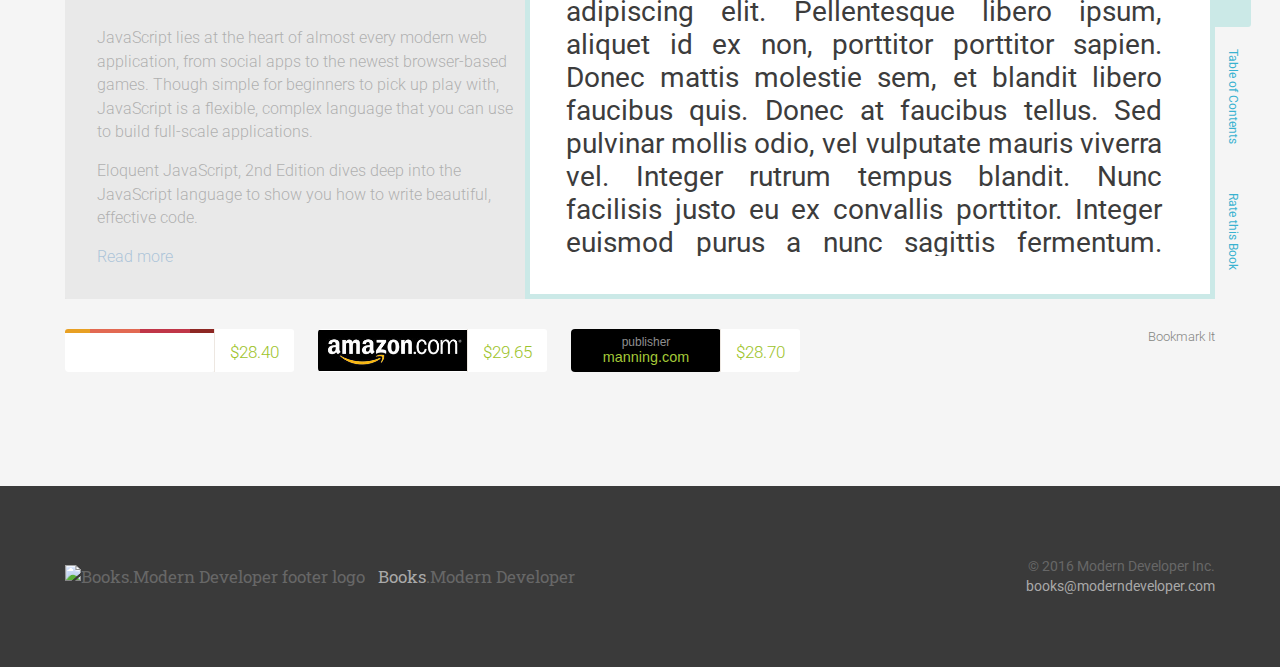
==== commit bbefe546: "Css vertical tabs" ====
--- a/index.html
+++ b/index.html
@@ -46,6 +46,7 @@
 
     <section class="ui container">
         <div class="main-content-wrapper">
+
             <div class="section-book-wrapper">
                 <div class="book-wrapper">
                     <div class="book-text-wrapper">
@@ -132,7 +133,7 @@
                             <div class="book-price">$29.65</div>
                         </div>
                         <div class="logo-book">
-                            <div class="logo-buy-book"></div>
+                            <div class="logo-buy-book manning-logo">publisher<br/> <span class="manning">manning.com</span></div>
                             <div class="book-price">$28.70</div>
                         </div>
                     </div>
@@ -217,9 +218,129 @@
                 </div><!-- END .book-wrapper -->
             </div><!-- END .section-book-wrapper -->
 
-            <div class="book-wrapper">
-
-            </div>
+            <div class="section-book-wrapper">
+
+                <div class="book-wrapper overlay">
+                    <div class="book-text-wrapper">
+                        <h3>Eloquent JavaScript: <br/>a Modern Introduction to Programming</h3>
+                        <div class="book-under-the-title">
+                            <div>
+                                <span>by <a href="#">Marin Haverbeke</a></span>
+                                <span class="green-contour button">Follow</span>
+                            </div>
+                            <div>
+                                Published on 2015
+                            </div>
+                            <div>
+                                2nd Edition
+                            </div>
+                        </div>
+                        <div class="book-text-sections">
+                            <div class="text-section-column-1">
+                                <p>
+                                    JavaScript lies at the heart of almost every modern web application, from social apps to the newest browser-based games. Though simple for beginners to pick up play with, JavaScript is a flexible, complex language that you can use to build full-scale applications.
+                                </p>
+                                <p>Eloquent JavaScript, 2nd Edition dives deep into the JavaScript language to show you how to write beautiful, effective code.</p>
+                                <p><a href="#">Read more</a></p>
+                            </div>
+                            <div class="text-section-column-2">
+                                <div class="book-progress-bars">
+                                    <div class="easy-to-follow">
+                                        <span class="progress-label">Easy to follow</span>
+                                        <pan class="ratings-bubble">29</pan>
+                                        <span class="span-align-right">80%</span>
+                                        <progress max="100" value="80">
+                                            <!-- Browsers that support HTML5 progress element will ignore the html inside `progress` element. Whereas older browsers will ignore the `progress` element and instead render the html inside it. -->
+                                            <div class="progress-bar">
+                                                <span style="width: 80%">80%</span>
+                                            </div>
+                                        </progress>
+                                    </div>
+                                    <div class="comprehensive">
+                                        <span class="progress-label">Comprehensive</span>
+                                        <span class="ratings-bubble">6</span>
+                                        <span class="span-align-right">75%</span>
+                                        <progress max="100" value="75">
+                                            <!-- Browsers that support HTML5 progress element will ignore the html inside `progress` element. Whereas older browsers will ignore the `progress` element and instead render the html inside it. -->
+                                            <div class="progress-bar">
+                                                <span style="width: 75%">75%</span>
+                                            </div>
+                                        </progress>
+                                    </div>
+                                    <div class="enough-examples">
+                                        <span class="progress-label">Enough examples</span>
+                                        <span class="ratings-bubble">18</span>
+                                        <span class="span-align-right">95%</span>
+                                        <progress max="100" value="95">
+                                            <!-- Browsers that support HTML5 progress element will ignore the html inside `progress` element. Whereas older browsers will ignore the `progress` element and instead render the html inside it. -->
+                                            <div class="progress-bar">
+                                                <span style="width: 95%">95%</span>
+                                            </div>
+                                        </progress>
+                                    </div>
+                                </div>
+
+                                <div class="accordion-bonus">
+                                    <div>Rate the book <span class="span-align-right"><i class="fa fa-angle-right"></i></span></div>
+                                    <div>Table of contents <span class="span-align-right"><i class="fa fa-angle-right"></i></span></div>
+                                    <div>Search inside <span class="span-align-right"><i class="fa fa-angle-right"></i></span></div>
+                                </div>
+
+                            </div>
+                        </div>
+                    </div>
+
+                    <div class="img-book-bg book-1" style="background-image:url('images/book_1.png');">
+
+                    </div>
+                    <div class="slide-tab">
+                        <input type="search" placeholder="JavaScript" class="search-inside-book">
+                        <div class="search-results">
+                            <h3>Lorem ipsum dolor sit amet, consectetur adipiscing elit. Pellentesque libero ipsum, aliquet id ex non, porttitor porttitor sapien. Donec mattis molestie sem, et blandit libero faucibus quis. Donec at faucibus tellus. Sed pulvinar mollis odio, vel vulputate mauris viverra vel. Integer rutrum tempus blandit. Nunc facilisis justo eu ex convallis porttitor. Integer euismod purus a nunc sagittis fermentum. Nullam tristique quam ac augue semper dignissim. Quisque arcu massa, sagittis sed lacus eu, interdum pellentesque enim. Vestibulum posuere ligula sapien, a pulvinar turpis ullamcorper ac. Sed tristique malesuada lectus id egestas. Pellentesque leo mauris, tristique id ultricies quis, sagittis eu mauris. Curabitur ac quam non sem ultricies consequat. Nulla fermentum mi at quam imperdiet consequat. Suspendisse sit amet felis lorem. Ut ullamcorper massa mi, a volutpat felis accumsan vel.</h3>
+                        </div>
+                    </div>
+
+                    <div class="tab-pills">
+                        <table>
+                            <thead>
+                                <th><span>x</span></th>
+                            </thead>
+                            <tbody>
+                            <tr>
+                                <td class="active"><span>Search Inside</span></td>
+                            </tr>
+                            <tr>
+                                <td><span>Table of Contents</span></td>
+                            </tr>
+                            <tr>
+                                <td><span>Rate this Book</span></td>
+                            </tr>
+                            </tbody>
+                        </table>
+                    </div>
+                </div><!-- END .book-wrapper -->
+                <div class="book-buttons-wrapper">
+                    <div class="left-buttons">
+                        <div class="logo-book">
+                            <div class="logo-buy-book gumroad-logo"></div>
+                            <div class="book-price">$28.40</div>
+                        </div>
+                        <div class="logo-book">
+                            <div class="logo-buy-book amazon-logo"></div>
+                            <div class="book-price">$29.65</div>
+                        </div>
+                        <div class="logo-book">
+                            <div class="logo-buy-book manning-logo">publisher<br/> <span class="manning">manning.com</span></div>
+                            <div class="book-price">$28.70</div>
+                        </div>
+                    </div>
+                    <div class="bookmark-button">
+                        <i class="fa fa-file-text fa-2x" aria-hidden="true"></i>
+                        <div>Bookmark It</div>
+                    </div>
+                </div>
+            </div><!-- END .section-book-wrapper -->
+
         </div><!-- END .main-content-wrapper -->
     </section>
 
--- a/main.css
+++ b/main.css
@@ -331,6 +331,19 @@
 
 .amazon-logo {
     background: url("images/amazon_logo.jpg") #fff no-repeat center;
+}
+
+.manning-logo {
+    text-align: center;
+    background-color: #000;
+    color: #8f8f8f;
+    padding: 6px;
+    font-family: Arial, sans-serif;
+}
+
+.manning {
+    color: #a4c838;
+    font-size: 1.2em;
 }
 
 .logo-buy-book {
@@ -522,6 +535,98 @@
 }
 
 
+.book-wrapper.overlay {
+    position: relative;
+}
+
+.book-wrapper.overlay:after {
+    content: " ";
+    z-index: 1;
+    display: block;
+    position: absolute;
+    height: 100%;
+    top: 0;
+    left: 0;
+    right: 0;
+    background: rgba(224,224,224, 0.7) ;
+}
+
+.slide-tab {
+    width: 60%;
+    position: absolute;
+    height: 450px;
+    background-color: #fff;
+    right: 0;
+    z-index: 10;
+    border: 5px solid #cbe9e7;
+    box-sizing: border-box;
+    padding: 2em 3em;
+
+}
+
+.search-inside-book {
+    margin: 1em auto;
+    padding: 0.7em;
+    border: 1px solid #d8d8d8;
+    width: 100%;
+    border-radius: 4px;
+}
+
+input.search-inside-book{
+    font-size: 1.5em;
+    color: #000;
+    font-weight: 300;
+    font-family: Roboto, sans-serif;
+}
+
+.search-results {
+    padding-right: 1em;
+    height: 75%;
+    overflow: auto;
+}
+
+.tab-pills {
+    position: absolute;
+    right: -38px;
+    bottom: 0;
+
+}
+.tab-pills table, tr, td, th {
+    position: relative;
+}
+
+.tab-pills td span {
+    -moz-transform: translateX(-50%) translateY(430%) rotate(90deg);
+    -webkit-transform: translateX(-50%) translateY(430%) rotate(90deg);
+    transform:  translateX(-50%) translateY(430%) rotate(90deg);
+    white-space: nowrap;
+    display: block;
+    position: absolute;
+    top: 0;
+    left: 50%;
+    text-align: center;
+}
+
+.tab-pills td {
+    height: 113px;
+    padding: 10px 18px;
+    color: #39b2d0;
+    border-top-right-radius: 3px;
+    border-bottom-right-radius: 3px;
+}
+
+.tab-pills td.active{
+    background-color: #cbe9e7;
+}
+
+
+.tab-pills th {
+    padding: 10px;
+    font-weight: 300;
+    font-size: 20px;
+    color: #494949;
+}
+
 /*FOOTER*/
 
 footer {
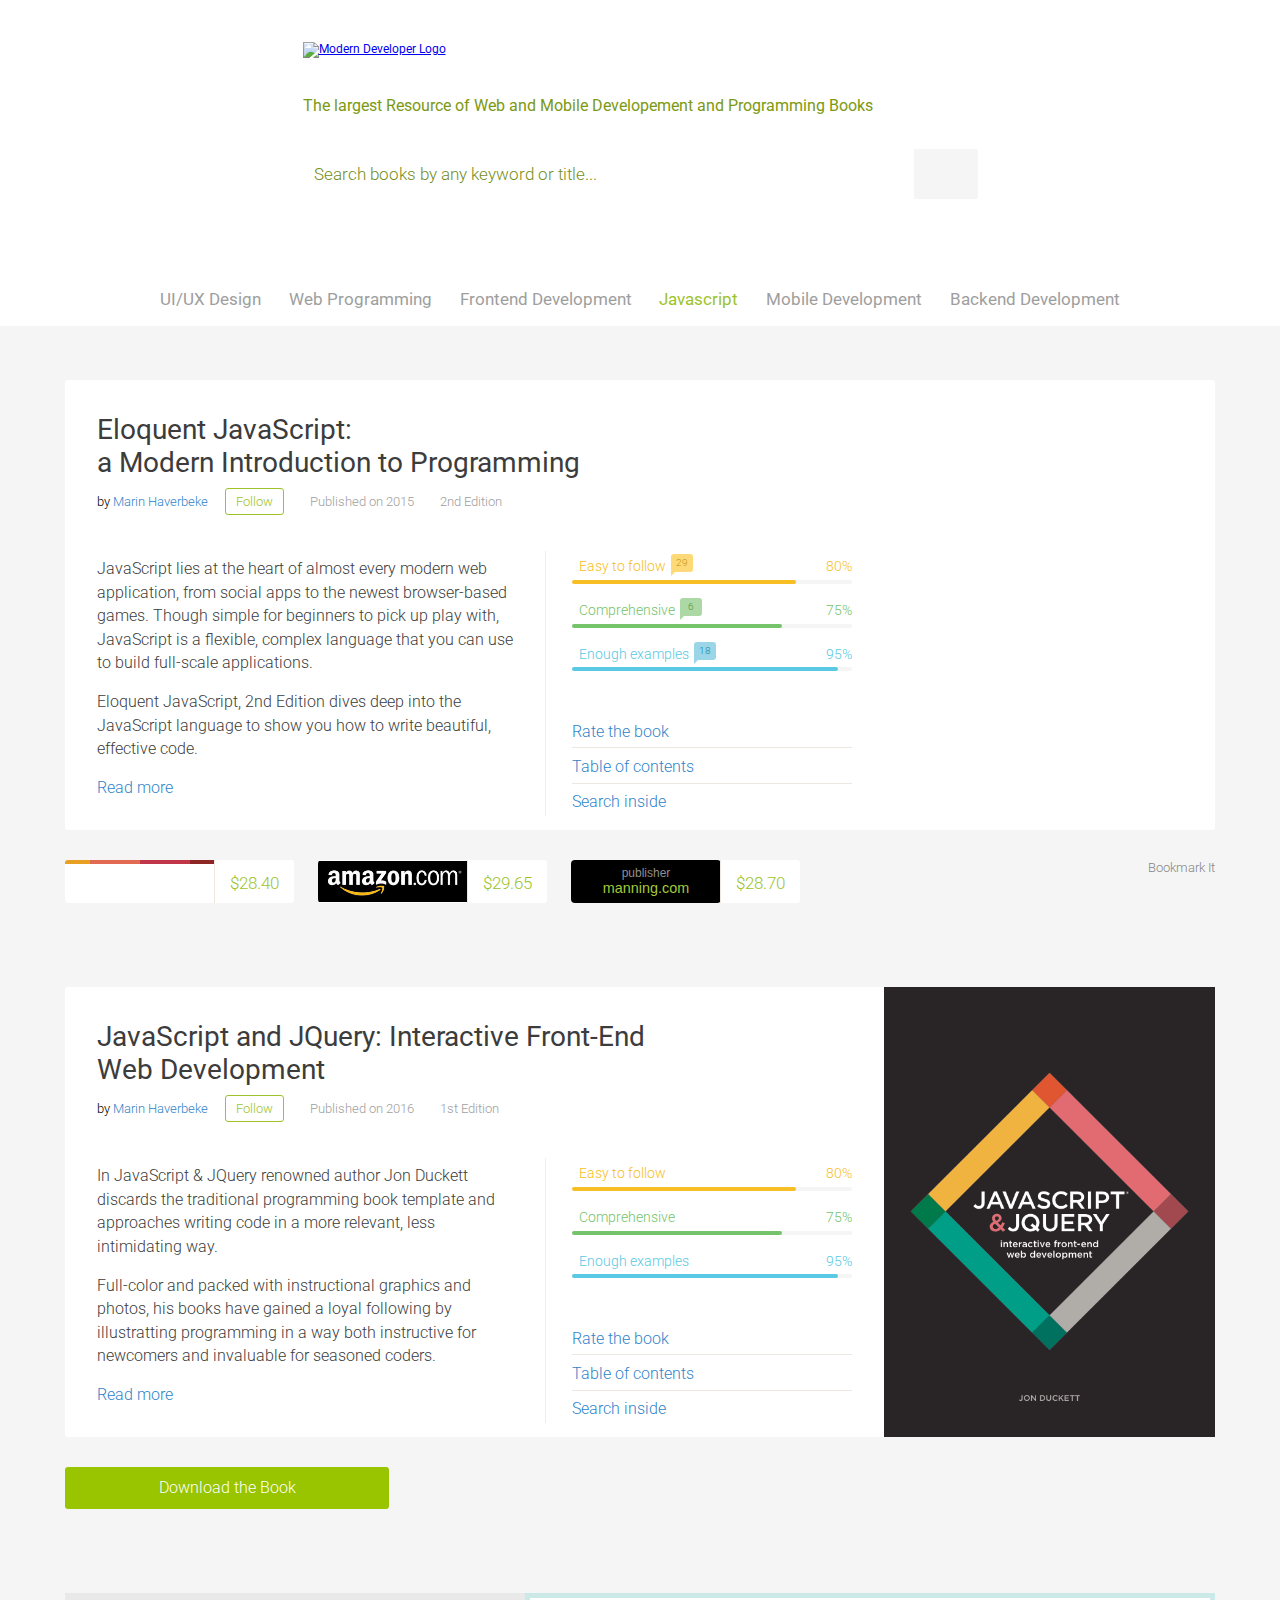
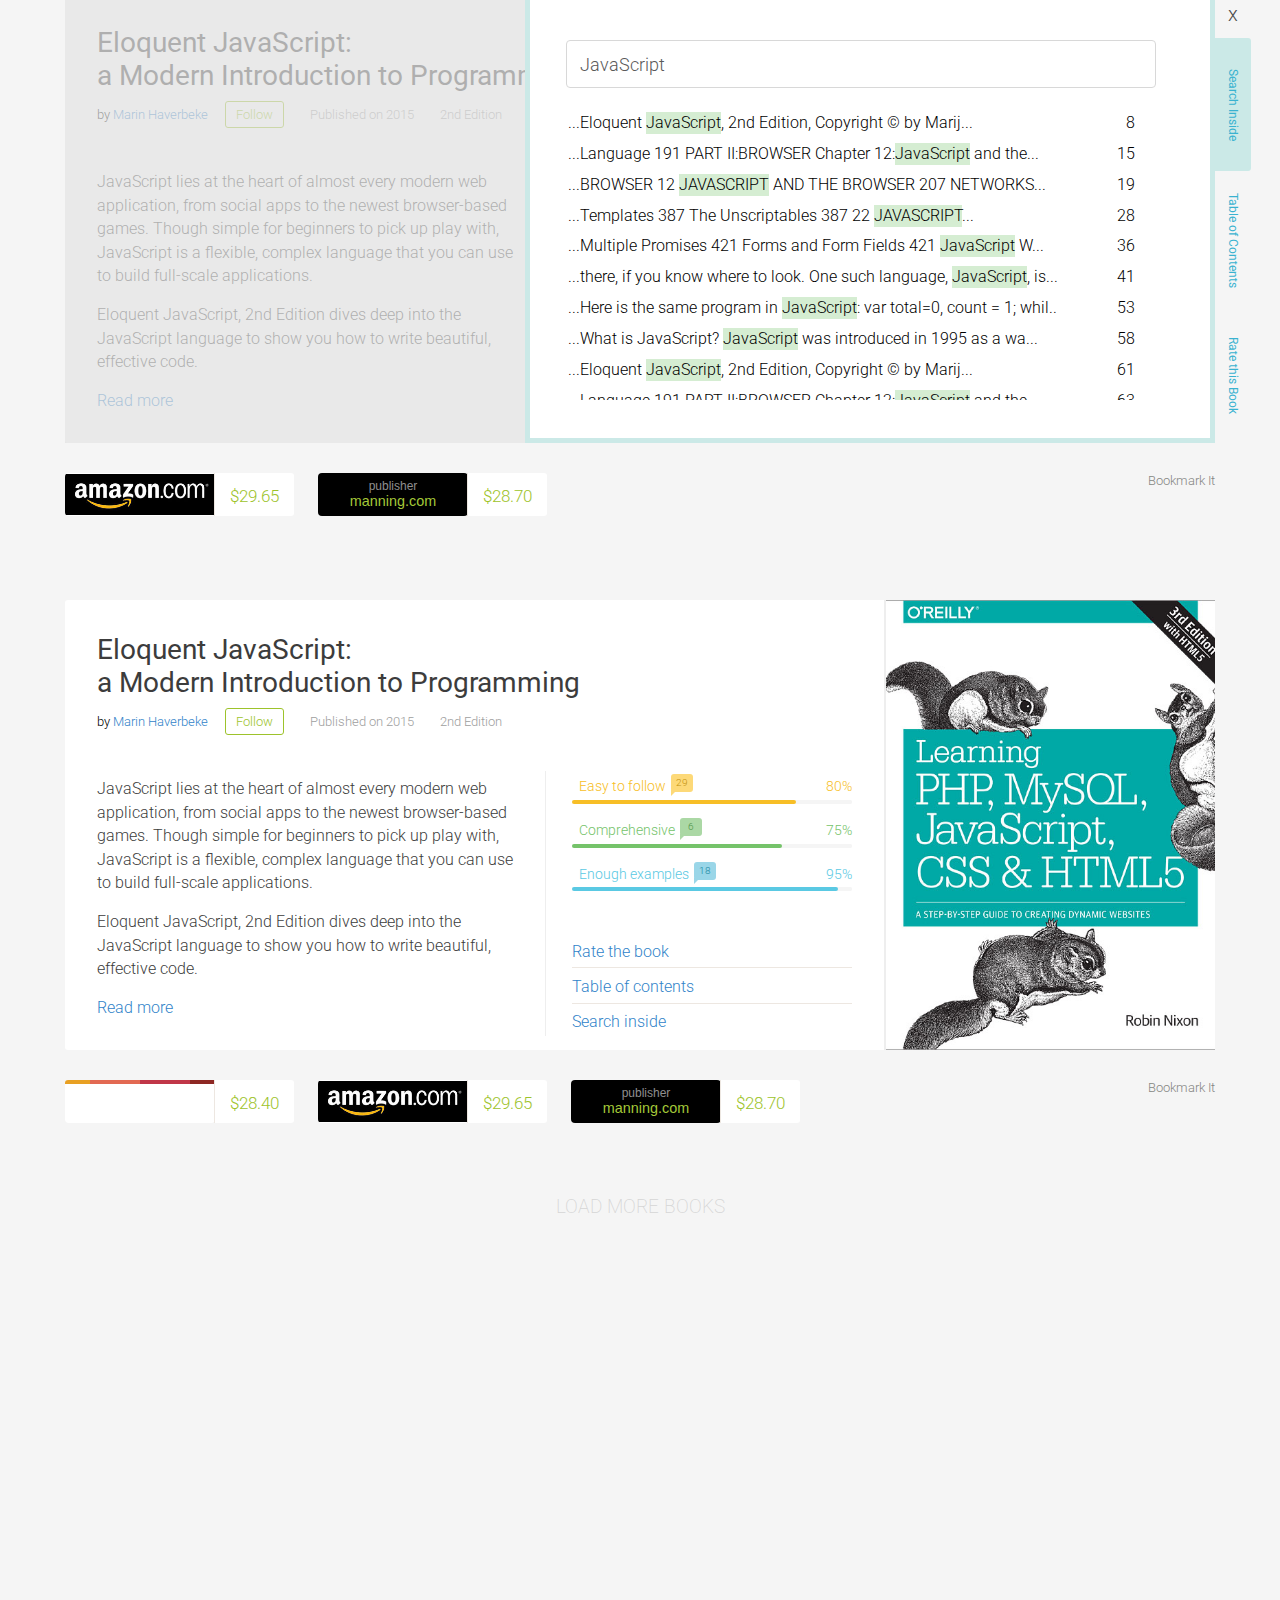
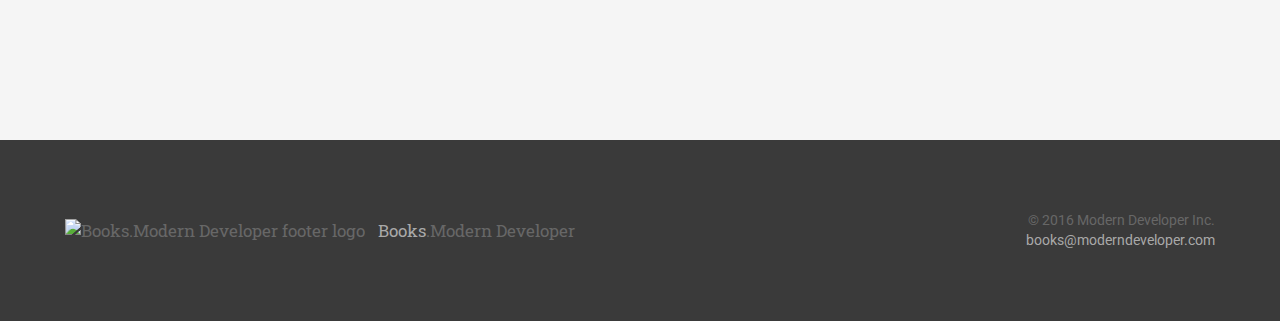
==== commit a8897e3e: "Almost finished" ====
--- a/index.html
+++ b/index.html
@@ -216,6 +216,11 @@
 
                     </div>
                 </div><!-- END .book-wrapper -->
+                <div class="book-buttons-wrapper">
+                    <div class="left-buttons">
+                        <div class="download-book">Download the Book</div>
+                    </div>
+                </div>
             </div><!-- END .section-book-wrapper -->
 
             <div class="section-book-wrapper">
@@ -296,7 +301,62 @@
                     <div class="slide-tab">
                         <input type="search" placeholder="JavaScript" class="search-inside-book">
                         <div class="search-results">
-                            <h3>Lorem ipsum dolor sit amet, consectetur adipiscing elit. Pellentesque libero ipsum, aliquet id ex non, porttitor porttitor sapien. Donec mattis molestie sem, et blandit libero faucibus quis. Donec at faucibus tellus. Sed pulvinar mollis odio, vel vulputate mauris viverra vel. Integer rutrum tempus blandit. Nunc facilisis justo eu ex convallis porttitor. Integer euismod purus a nunc sagittis fermentum. Nullam tristique quam ac augue semper dignissim. Quisque arcu massa, sagittis sed lacus eu, interdum pellentesque enim. Vestibulum posuere ligula sapien, a pulvinar turpis ullamcorper ac. Sed tristique malesuada lectus id egestas. Pellentesque leo mauris, tristique id ultricies quis, sagittis eu mauris. Curabitur ac quam non sem ultricies consequat. Nulla fermentum mi at quam imperdiet consequat. Suspendisse sit amet felis lorem. Ut ullamcorper massa mi, a volutpat felis accumsan vel.</h3>
+                            <table>
+                                <colgroup>
+                                    <col span="1" style="width: 85%;">
+                                    <col span="1" style="width: 15%;">
+                                </colgroup>
+                                <tbody>
+                                <tr>
+                                    <td><span>...Eloquent <span class="highlight-search">JavaScript</span>, 2nd Edition, Copyright &copy; by Marij...</span></td>
+                                    <td><span>8</span></td>
+                                </tr>
+                                <tr>
+                                    <td><span>...Language 191 PART II:BROWSER Chapter 12:<span class="highlight-search">JavaScript</span> and the...</span></td>
+                                    <td><span>15</span></td>
+                                </tr>
+                                <tr>
+                                    <td><span>...BROWSER 12 <span class="highlight-search">JAVASCRIPT</span> AND THE BROWSER 207 NETWORKS...</span></td>
+                                    <td><span>19</span></td>
+                                </tr>
+                                <tr>
+                                    <td><span>...Templates 387 The Unscriptables 387 22 <span class="highlight-search">JAVASCRIPT</span>...</span></td>
+                                    <td><span>28</span></td>
+                                </tr>
+                                <tr>
+                                    <td><span>...Multiple Promises 421 Forms and Form Fields 421 <span class="highlight-search">JavaScript</span> W...</span></td>
+                                    <td><span>36</span></td>
+                                </tr>
+                                <tr>
+                                    <td><span>...there, if you know where to look. One such language, <span class="highlight-search">JavaScript</span>, is...</span></td>
+                                    <td><span>41</span></td>
+                                </tr>
+                                <tr>
+                                    <td><span>...Here is the same program in <span class="highlight-search">JavaScript</span>: var total=0, count = 1; whil..</span></td>
+                                    <td><span>53</span></td>
+                                </tr>
+                                <tr>
+                                    <td><span>...What is JavaScript? <span class="highlight-search">JavaScript</span> was introduced in 1995 as a wa...</span></td>
+                                    <td><span>58</span></td>
+                                </tr>
+                                <tr>
+                                    <td><span>...Eloquent <span class="highlight-search">JavaScript</span>, 2nd Edition, Copyright &copy; by Marij...</span></td>
+                                    <td><span>61</span></td>
+                                </tr>
+                                <tr>
+                                    <td><span>...Language 191 PART II:BROWSER Chapter 12:<span class="highlight-search">JavaScript</span> and the...</span></td>
+                                    <td><span>63</span></td>
+                                </tr>
+                                <tr>
+                                    <td><span>...Eloquent <span class="highlight-search">JavaScript</span>, 2nd Edition, Copyright &copy; by Marij...</span></td>
+                                    <td><span>65</span></td>
+                                </tr>
+                                <tr>
+                                    <td><span>...Language 191 PART II:BROWSER Chapter 12:<span class="highlight-search">JavaScript</span> and the...</span></td>
+                                    <td><span>70</span></td>
+                                </tr>
+                                </tbody>
+                            </table>
                         </div>
                     </div>
 
@@ -322,10 +382,6 @@
                 <div class="book-buttons-wrapper">
                     <div class="left-buttons">
                         <div class="logo-book">
-                            <div class="logo-buy-book gumroad-logo"></div>
-                            <div class="book-price">$28.40</div>
-                        </div>
-                        <div class="logo-book">
                             <div class="logo-buy-book amazon-logo"></div>
                             <div class="book-price">$29.65</div>
                         </div>
@@ -340,6 +396,107 @@
                     </div>
                 </div>
             </div><!-- END .section-book-wrapper -->
+
+            <div class="section-book-wrapper">
+                <div class="book-wrapper">
+                    <div class="book-text-wrapper">
+                        <h3>Eloquent JavaScript: <br/>a Modern Introduction to Programming</h3>
+                        <div class="book-under-the-title">
+                            <div>
+                                <span>by <a href="#">Marin Haverbeke</a></span>
+                                <span class="green-contour button">Follow</span>
+                            </div>
+                            <div>
+                                Published on 2015
+                            </div>
+                            <div>
+                                2nd Edition
+                            </div>
+                        </div>
+                        <div class="book-text-sections">
+                            <div class="text-section-column-1">
+                                <p>
+                                    JavaScript lies at the heart of almost every modern web application, from social apps to the newest browser-based games. Though simple for beginners to pick up play with, JavaScript is a flexible, complex language that you can use to build full-scale applications.
+                                </p>
+                                <p>Eloquent JavaScript, 2nd Edition dives deep into the JavaScript language to show you how to write beautiful, effective code.</p>
+                                <p><a href="#">Read more</a></p>
+                            </div>
+                            <div class="text-section-column-2">
+                                <div class="book-progress-bars">
+                                    <div class="easy-to-follow">
+                                        <span class="progress-label">Easy to follow</span>
+                                        <pan class="ratings-bubble">29</pan>
+                                        <span class="span-align-right">80%</span>
+                                        <progress max="100" value="80">
+                                            <!-- Browsers that support HTML5 progress element will ignore the html inside `progress` element. Whereas older browsers will ignore the `progress` element and instead render the html inside it. -->
+                                            <div class="progress-bar">
+                                                <span style="width: 80%">80%</span>
+                                            </div>
+                                        </progress>
+                                    </div>
+                                    <div class="comprehensive">
+                                        <span class="progress-label">Comprehensive</span>
+                                        <span class="ratings-bubble">6</span>
+                                        <span class="span-align-right">75%</span>
+                                        <progress max="100" value="75">
+                                            <!-- Browsers that support HTML5 progress element will ignore the html inside `progress` element. Whereas older browsers will ignore the `progress` element and instead render the html inside it. -->
+                                            <div class="progress-bar">
+                                                <span style="width: 75%">75%</span>
+                                            </div>
+                                        </progress>
+                                    </div>
+                                    <div class="enough-examples">
+                                        <span class="progress-label">Enough examples</span>
+                                        <span class="ratings-bubble">18</span>
+                                        <span class="span-align-right">95%</span>
+                                        <progress max="100" value="95">
+                                            <!-- Browsers that support HTML5 progress element will ignore the html inside `progress` element. Whereas older browsers will ignore the `progress` element and instead render the html inside it. -->
+                                            <div class="progress-bar">
+                                                <span style="width: 95%">95%</span>
+                                            </div>
+                                        </progress>
+                                    </div>
+                                </div>
+
+                                <div class="accordion-bonus">
+                                    <div>Rate the book <span class="span-align-right"><i class="fa fa-angle-right"></i></span></div>
+                                    <div>Table of contents <span class="span-align-right"><i class="fa fa-angle-right"></i></span></div>
+                                    <div>Search inside <span class="span-align-right"><i class="fa fa-angle-right"></i></span></div>
+                                </div>
+
+                            </div>
+                        </div>
+                    </div>
+
+                    <div class="img-book-bg book-3" style="background-image:url('images/book_3.jpg');">
+
+                    </div>
+                </div><!-- END .book-wrapper -->
+                <div class="book-buttons-wrapper">
+                    <div class="left-buttons">
+                        <div class="logo-book">
+                            <div class="logo-buy-book gumroad-logo"></div>
+                            <div class="book-price">$28.40</div>
+                        </div>
+                        <div class="logo-book">
+                            <div class="logo-buy-book amazon-logo"></div>
+                            <div class="book-price">$29.65</div>
+                        </div>
+                        <div class="logo-book">
+                            <div class="logo-buy-book manning-logo">publisher<br/> <span class="manning">manning.com</span></div>
+                            <div class="book-price">$28.70</div>
+                        </div>
+                    </div>
+                    <div class="bookmark-button">
+                        <i class="fa fa-file-text fa-2x" aria-hidden="true"></i>
+                        <div>Bookmark It</div>
+                    </div>
+                </div>
+            </div><!-- END .section-book-wrapper -->
+
+            <section class="load-more-books">
+                <p>Load More books</p>
+            </section>
 
         </div><!-- END .main-content-wrapper -->
     </section>
--- a/main.css
+++ b/main.css
@@ -17,6 +17,7 @@
     border: 1px solid #eee;
     padding: 5px 10px;
     border-radius: 3px;
+    cursor: pointer;
 }
 
 .green-contour{
@@ -109,21 +110,37 @@
     border-top-left-radius: 3px;
 }
 
-::-webkit-input-placeholder { /* WebKit, Blink, Edge */
+#search::-webkit-input-placeholder { /* WebKit, Blink, Edge */
     color:    #758e1a;
 }
-:-moz-placeholder { /* Mozilla Firefox 4 to 18 */
+#search:-moz-placeholder { /* Mozilla Firefox 4 to 18 */
     color:    #758e1a;
     opacity:  1;
 }
-::-moz-placeholder { /* Mozilla Firefox 19+ */
+#search::-moz-placeholder { /* Mozilla Firefox 19+ */
     color:    #758e1a;
     opacity:  1;
 }
-:-ms-input-placeholder { /* Internet Explorer 10-11 */
+#search:-ms-input-placeholder { /* Internet Explorer 10-11 */
     color:    #758e1a;
 }
 
+
+
+.search-inside-book::-webkit-input-placeholder { /* WebKit, Blink, Edge */
+    color: #5a5a5a;
+}
+.search-inside-book:-moz-placeholder { /* Mozilla Firefox 4 to 18 */
+    color:    #5a5a5a;
+    opacity:  1;
+}
+.search-inside-book::-moz-placeholder { /* Mozilla Firefox 19+ */
+    color:    #5a5a5a;
+    opacity:  1;
+}
+.search-inside-book:-ms-input-placeholder { /* Internet Explorer 10-11 */
+    color:    #5a5a5a;
+}
 /*Still need to build out hover and click (interaction) css.*/
 
 
@@ -272,6 +289,7 @@
     padding-bottom: 0.2em;
     border-bottom: 1px solid #ede7e1;
     color: #3183c9;
+    cursor: pointer;
 }
 
 .accordion-bonus > div:last-child{
@@ -283,6 +301,7 @@
     color: #858683;
     font-size: 1.1em;
     font-weight: 300;
+    cursor: pointer;
 }
 
 .bookmark-button i {
@@ -299,6 +318,10 @@
     width: 331px;
 }
 
+.book-3 {
+    border-left: 2px solid #eee;
+}
+
 .book-buttons-wrapper {
     display:flex;
     justify-content: space-between;
@@ -350,6 +373,7 @@
     width: 150px;
     background-size: contain;
     border-radius: 4px;
+    cursor: pointer;
 }
 
 .gumroad-logo::before{
@@ -390,6 +414,18 @@
     margin-bottom: 10px;
 }
 
+.download-book {
+    padding: 12px;
+    text-align: center;
+    width: 300px;
+    color: #fff;
+    background-color: #98c400;
+    border-radius: 3px;
+    font-size: 1.3em;
+    font-weight: 300;
+    cursor: pointer;
+}
+
 .progress-label {
     padding-left: 7px;
     margin-right: 5px;
@@ -561,14 +597,13 @@
     border: 5px solid #cbe9e7;
     box-sizing: border-box;
     padding: 2em 3em;
-
 }
 
 .search-inside-book {
     margin: 1em auto;
     padding: 0.7em;
     border: 1px solid #d8d8d8;
-    width: 100%;
+    width: 97%;
     border-radius: 4px;
 }
 
@@ -583,13 +618,34 @@
     padding-right: 1em;
     height: 75%;
     overflow: auto;
+    font-weight: 300;
+}
+.search-results table {
+    width: 100%;
+    font-size: 1.3em;
+    table-layout : fixed;
+}
+
+.search-results tr td:nth-child(2) {
+    text-align: right;
+    padding: 0 25px;
+}
+
+.search-results td {
+    padding: 0.35em 0;
+    overflow: hidden;
+}
+
+.highlight-search {
+    background-color: #d5edd2;
+    padding: 2px 0;
 }
 
 .tab-pills {
     position: absolute;
     right: -38px;
     bottom: 0;
-
+    cursor: pointer;
 }
 .tab-pills table, tr, td, th {
     position: relative;
@@ -619,12 +675,21 @@
     background-color: #cbe9e7;
 }
 
-
 .tab-pills th {
     padding: 10px;
     font-weight: 300;
     font-size: 20px;
     color: #494949;
+}
+
+.load-more-books {
+    text-transform: uppercase;
+    text-align: center;
+    font-size: 1.6em;
+    font-weight: 200;
+    cursor: pointer;
+    color: #d6d6d6;
+    margin-bottom: 25em;
 }
 
 /*FOOTER*/
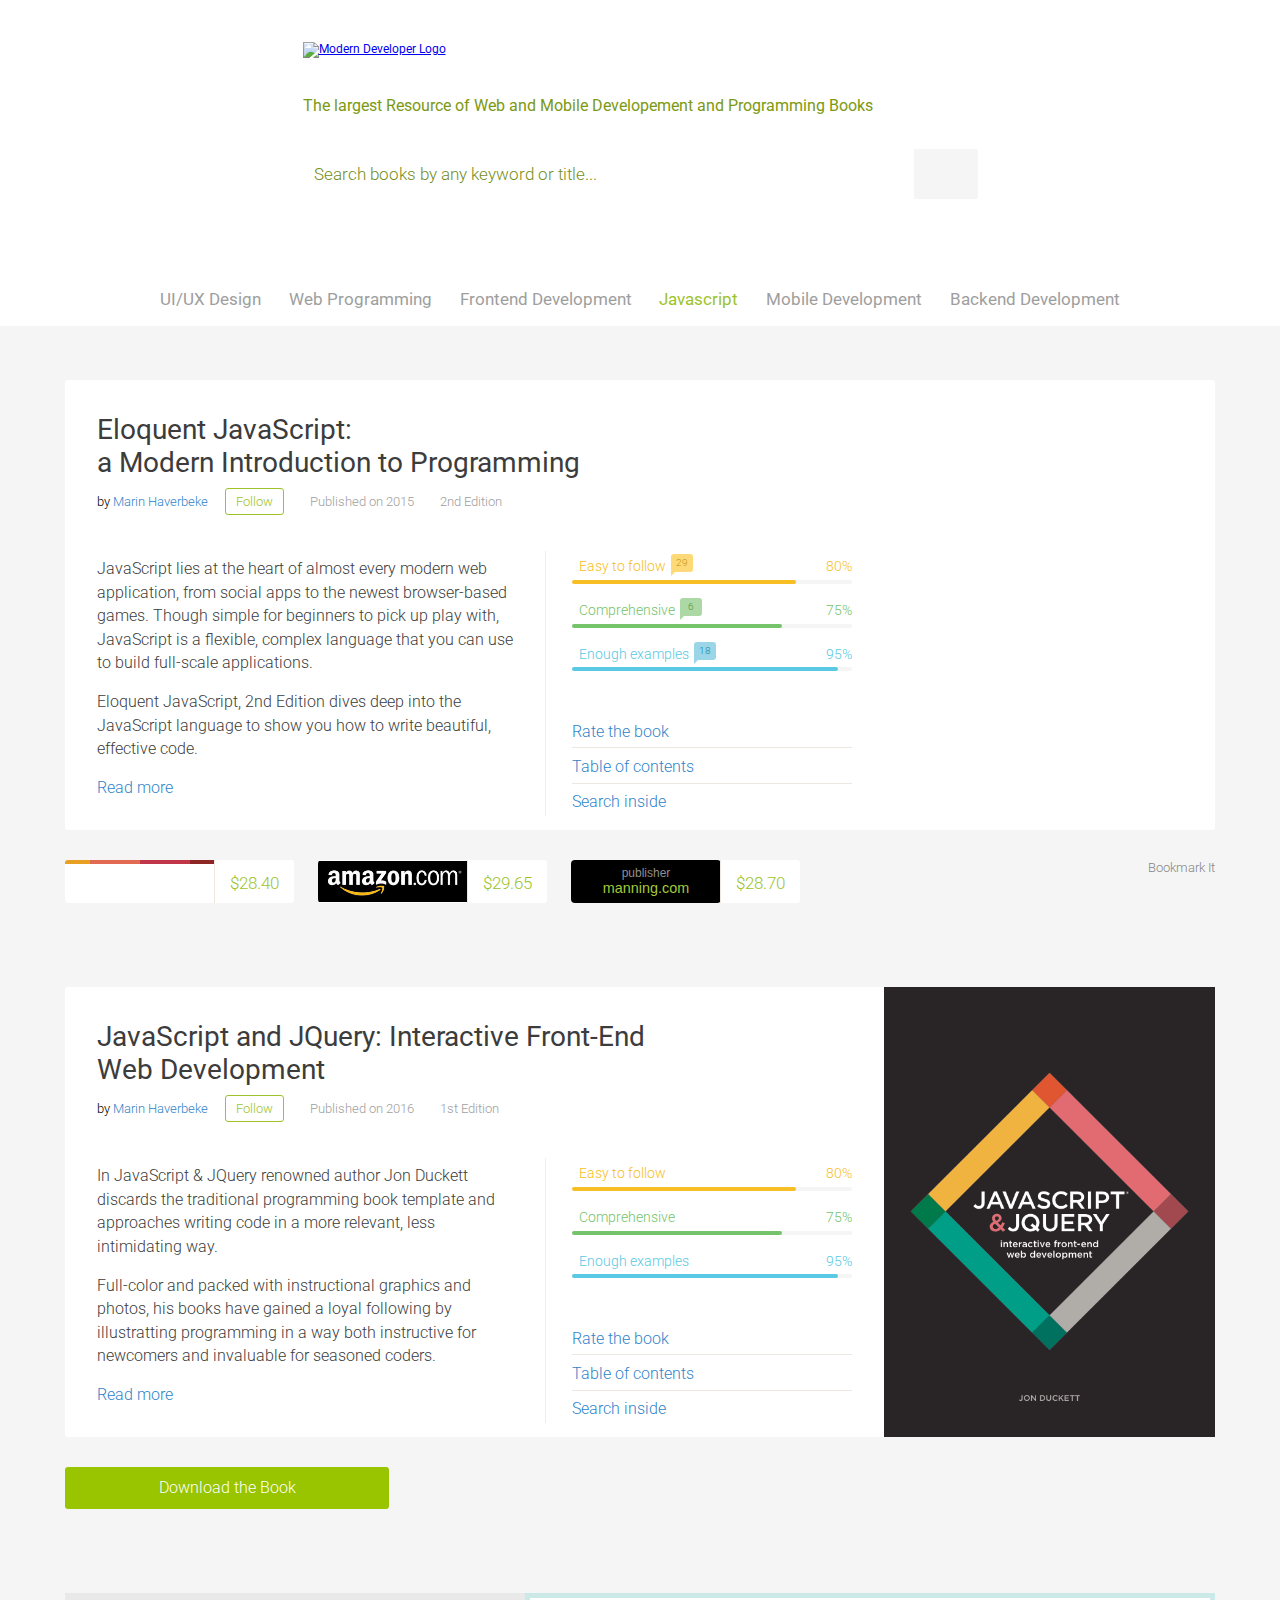
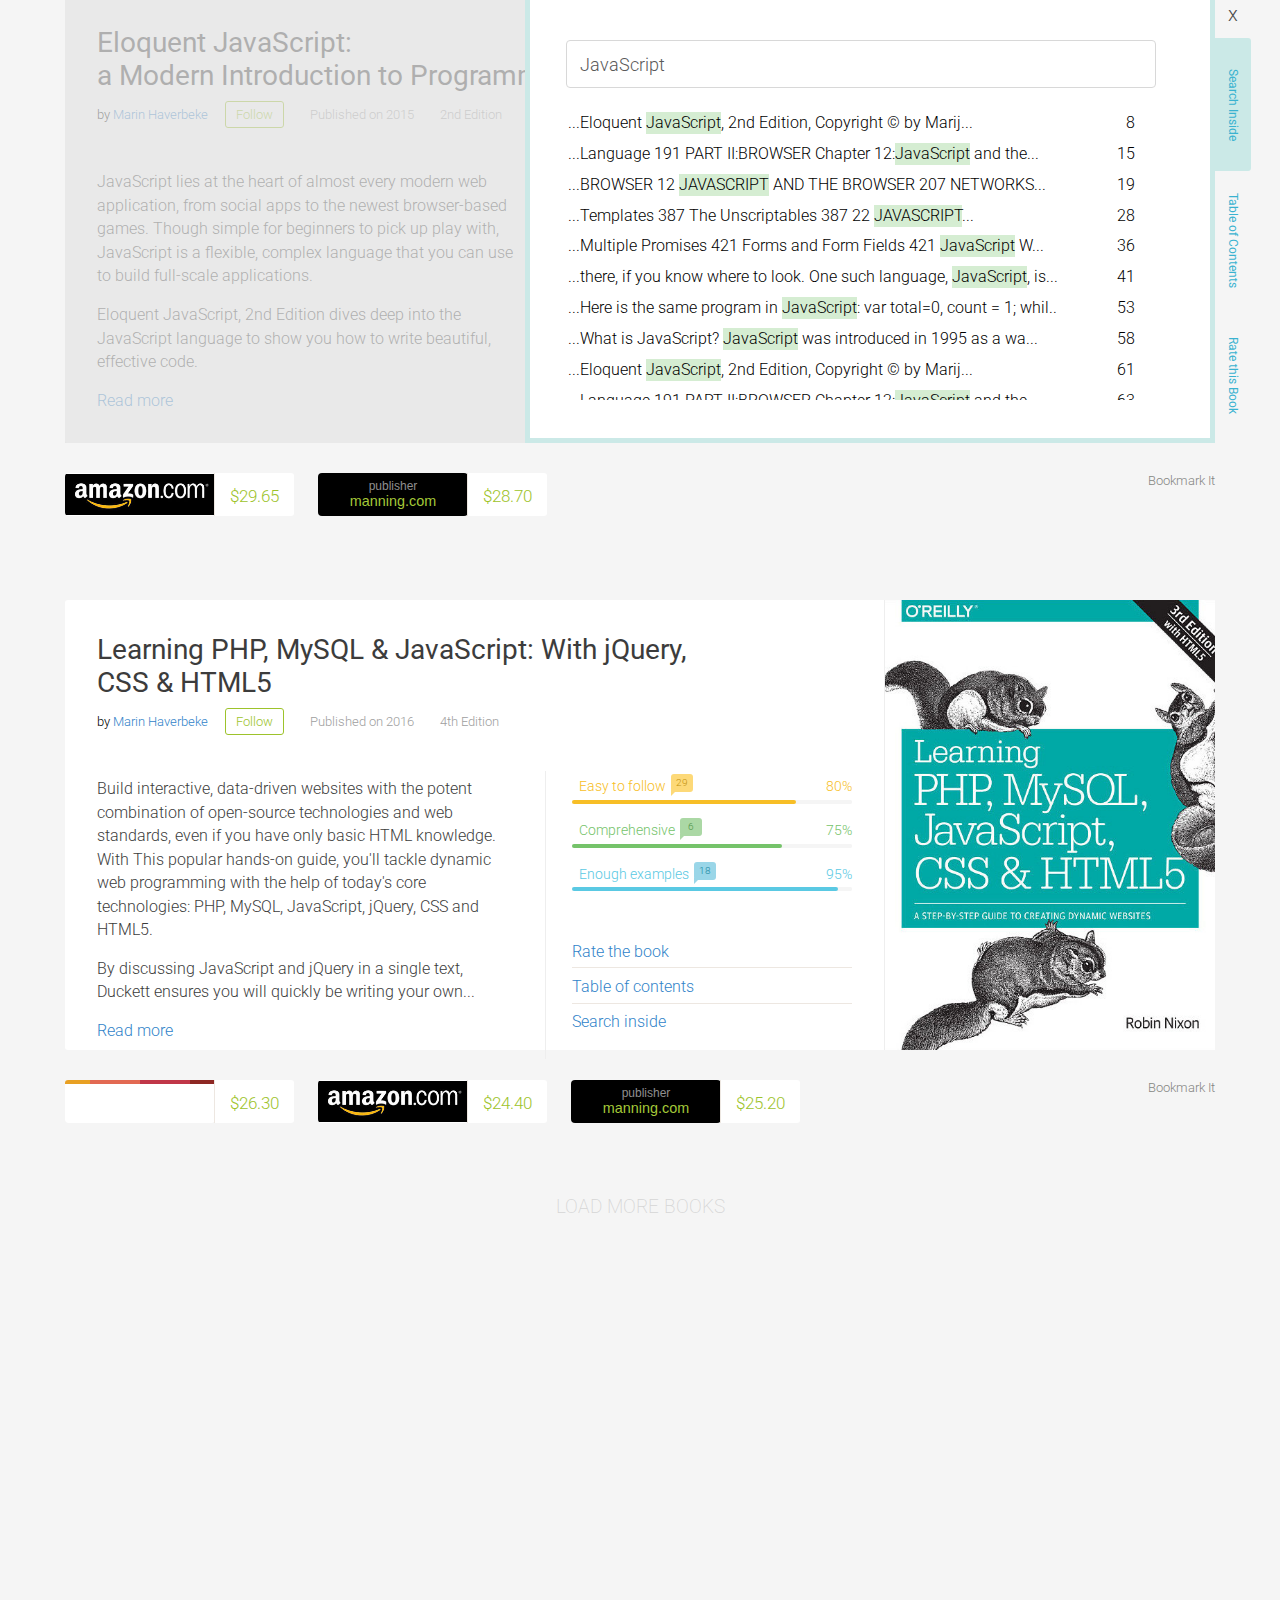
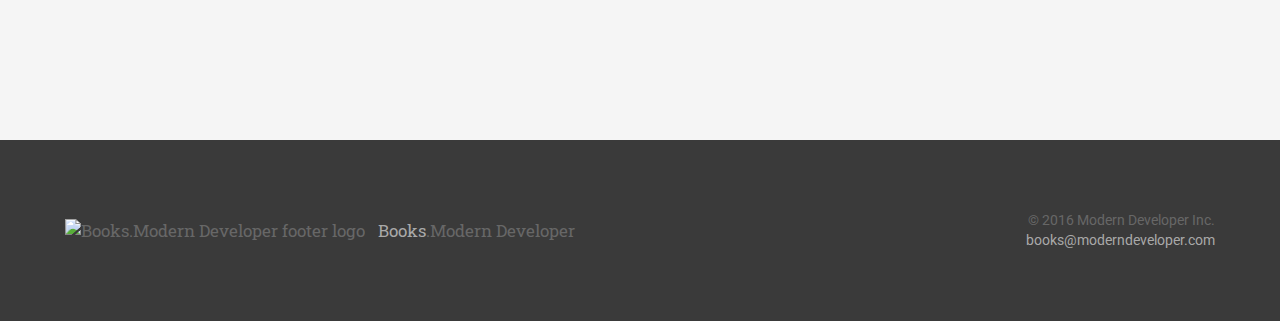
==== commit 30bd05a8: "Firefox compliant" ====
--- a/index.html
+++ b/index.html
@@ -400,25 +400,26 @@
             <div class="section-book-wrapper">
                 <div class="book-wrapper">
                     <div class="book-text-wrapper">
-                        <h3>Eloquent JavaScript: <br/>a Modern Introduction to Programming</h3>
+                        <h3>Learning PHP, MySQL & JavaScript: With jQuery, <br/>CSS & HTML5</h3>
                         <div class="book-under-the-title">
                             <div>
                                 <span>by <a href="#">Marin Haverbeke</a></span>
                                 <span class="green-contour button">Follow</span>
                             </div>
                             <div>
-                                Published on 2015
-                            </div>
-                            <div>
-                                2nd Edition
+                                Published on 2016
+                            </div>
+                            <div>
+                                4th Edition
                             </div>
                         </div>
                         <div class="book-text-sections">
                             <div class="text-section-column-1">
                                 <p>
-                                    JavaScript lies at the heart of almost every modern web application, from social apps to the newest browser-based games. Though simple for beginners to pick up play with, JavaScript is a flexible, complex language that you can use to build full-scale applications.
+                                    Build interactive, data-driven websites with the potent combination of open-source technologies and web standards, even if you have only basic HTML knowledge.
+                                    With This popular hands-on guide, you'll tackle dynamic web programming with the help of today's core technologies: PHP, MySQL, JavaScript, jQuery, CSS and HTML5.
                                 </p>
-                                <p>Eloquent JavaScript, 2nd Edition dives deep into the JavaScript language to show you how to write beautiful, effective code.</p>
+                                <p>By discussing JavaScript and jQuery in a single text, Duckett ensures you will quickly be writing your own...</p>
                                 <p><a href="#">Read more</a></p>
                             </div>
                             <div class="text-section-column-2">
@@ -476,15 +477,15 @@
                     <div class="left-buttons">
                         <div class="logo-book">
                             <div class="logo-buy-book gumroad-logo"></div>
-                            <div class="book-price">$28.40</div>
+                            <div class="book-price">$26.30</div>
                         </div>
                         <div class="logo-book">
                             <div class="logo-buy-book amazon-logo"></div>
-                            <div class="book-price">$29.65</div>
+                            <div class="book-price">$24.40</div>
                         </div>
                         <div class="logo-book">
                             <div class="logo-buy-book manning-logo">publisher<br/> <span class="manning">manning.com</span></div>
-                            <div class="book-price">$28.70</div>
+                            <div class="book-price">$25.20</div>
                         </div>
                     </div>
                     <div class="bookmark-button">
--- a/main.css
+++ b/main.css
@@ -319,7 +319,7 @@
 }
 
 .book-3 {
-    border-left: 2px solid #eee;
+    border-left: 1px solid #eee;
 }
 
 .book-buttons-wrapper {
@@ -471,6 +471,11 @@
     background-color: #f7be26;
 }
 
+.easy-to-follow progress[value]::-moz-progress-bar {
+    background: #f7be26;
+    border-radius: 2px;
+}
+
 .comprehensive .ratings-bubble {
     background-color:#abd8a5;
     color: #4f9546;
@@ -490,6 +495,11 @@
     background-color: #75c36a;
 }
 
+.comprehensive progress[value]::-moz-progress-bar {
+    background: #75c36a;
+    border-radius: 2px;
+}
+
 .enough-examples .ratings-bubble {
     background-color: #9ad6e8;
     color: #1a8aa4;
@@ -509,6 +519,31 @@
     background-color: #5ac9e3;
 }
 
+.enough-examples progress[value]::-moz-progress-bar {
+    background: #5ac9e3;
+    border-radius: 2px;
+}
+
+::-webkit-scrollbar-track
+{
+    -webkit-box-shadow: inset 0 0 6px rgba(0,0,0,0.1);
+    background-color: #eee;
+    border-radius: 10px;
+}
+
+::-webkit-scrollbar
+{
+    width: 6px;
+    background-color: #b7b7b7;
+    border-radius: 10px;
+}
+
+::-webkit-scrollbar-thumb
+{
+    border-radius: 10px;
+    background-color: #b7b7b7;
+    border-radius: 10px;
+}
 
 /* Progress bar */
 
@@ -540,7 +575,6 @@
 
 progress[value]::-webkit-progress-value {
     position: relative;
-
     background-size: 35px 20px, 100% 100%, 100% 100%;
     border-radius:3px;
 }
@@ -557,6 +591,11 @@
     border-radius: 100%;
 }
 
+
+.comprehensive progress[value]::-moz-progress-bar {
+    background: #75c36a;
+    border-radius: 2px;
+}
 
 p[data-value] {
 
